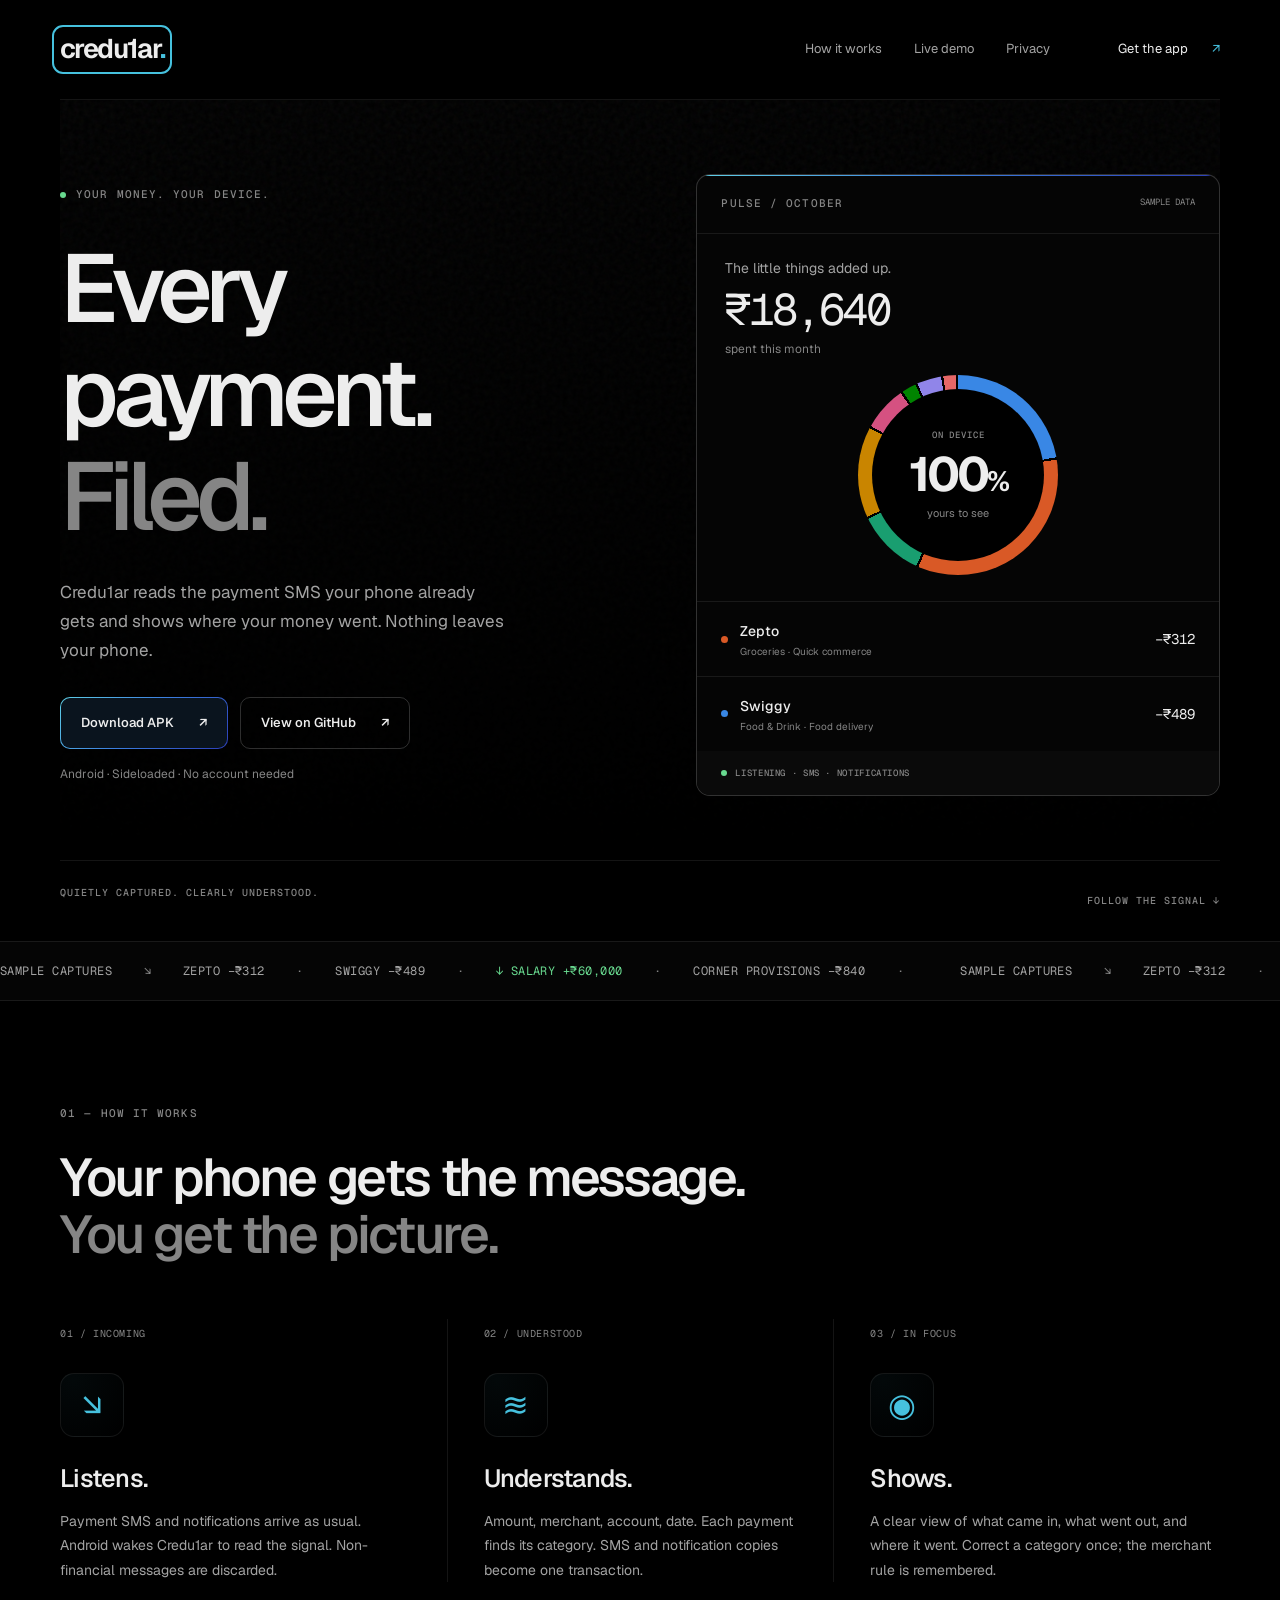
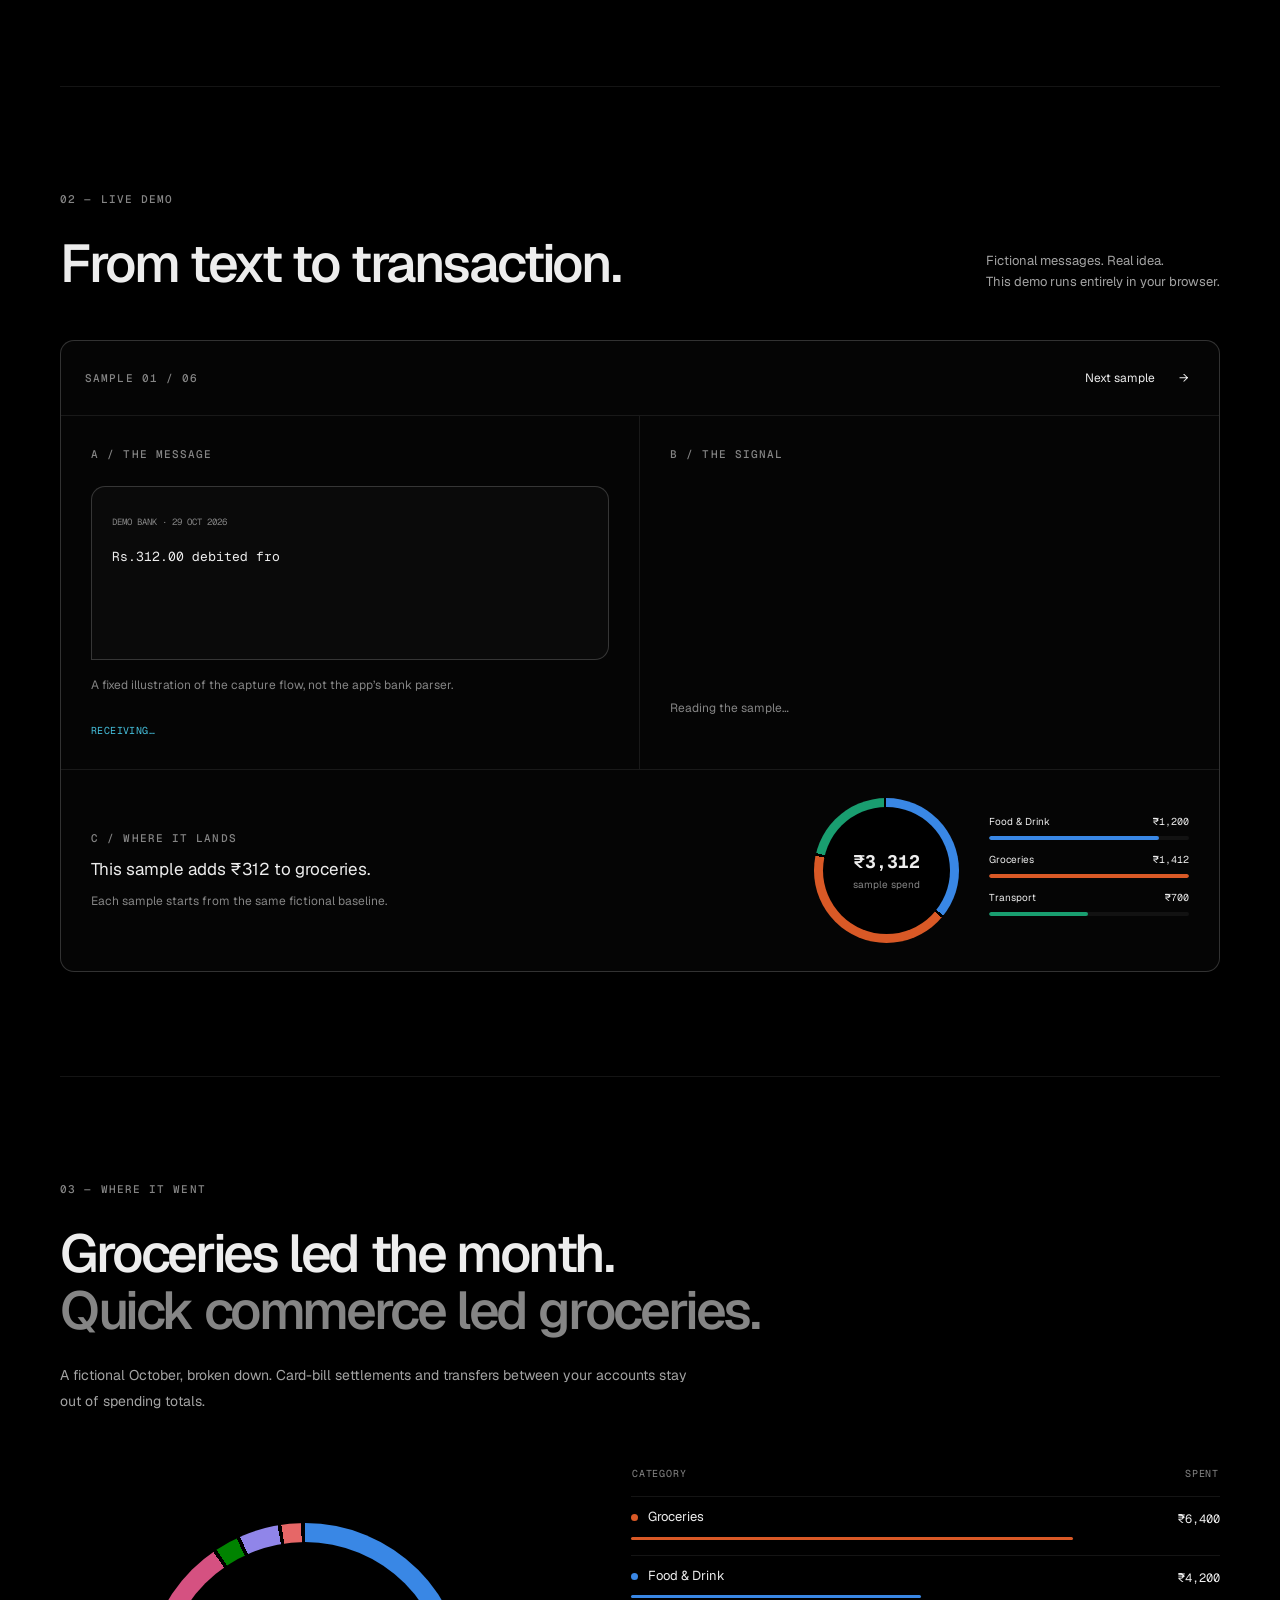
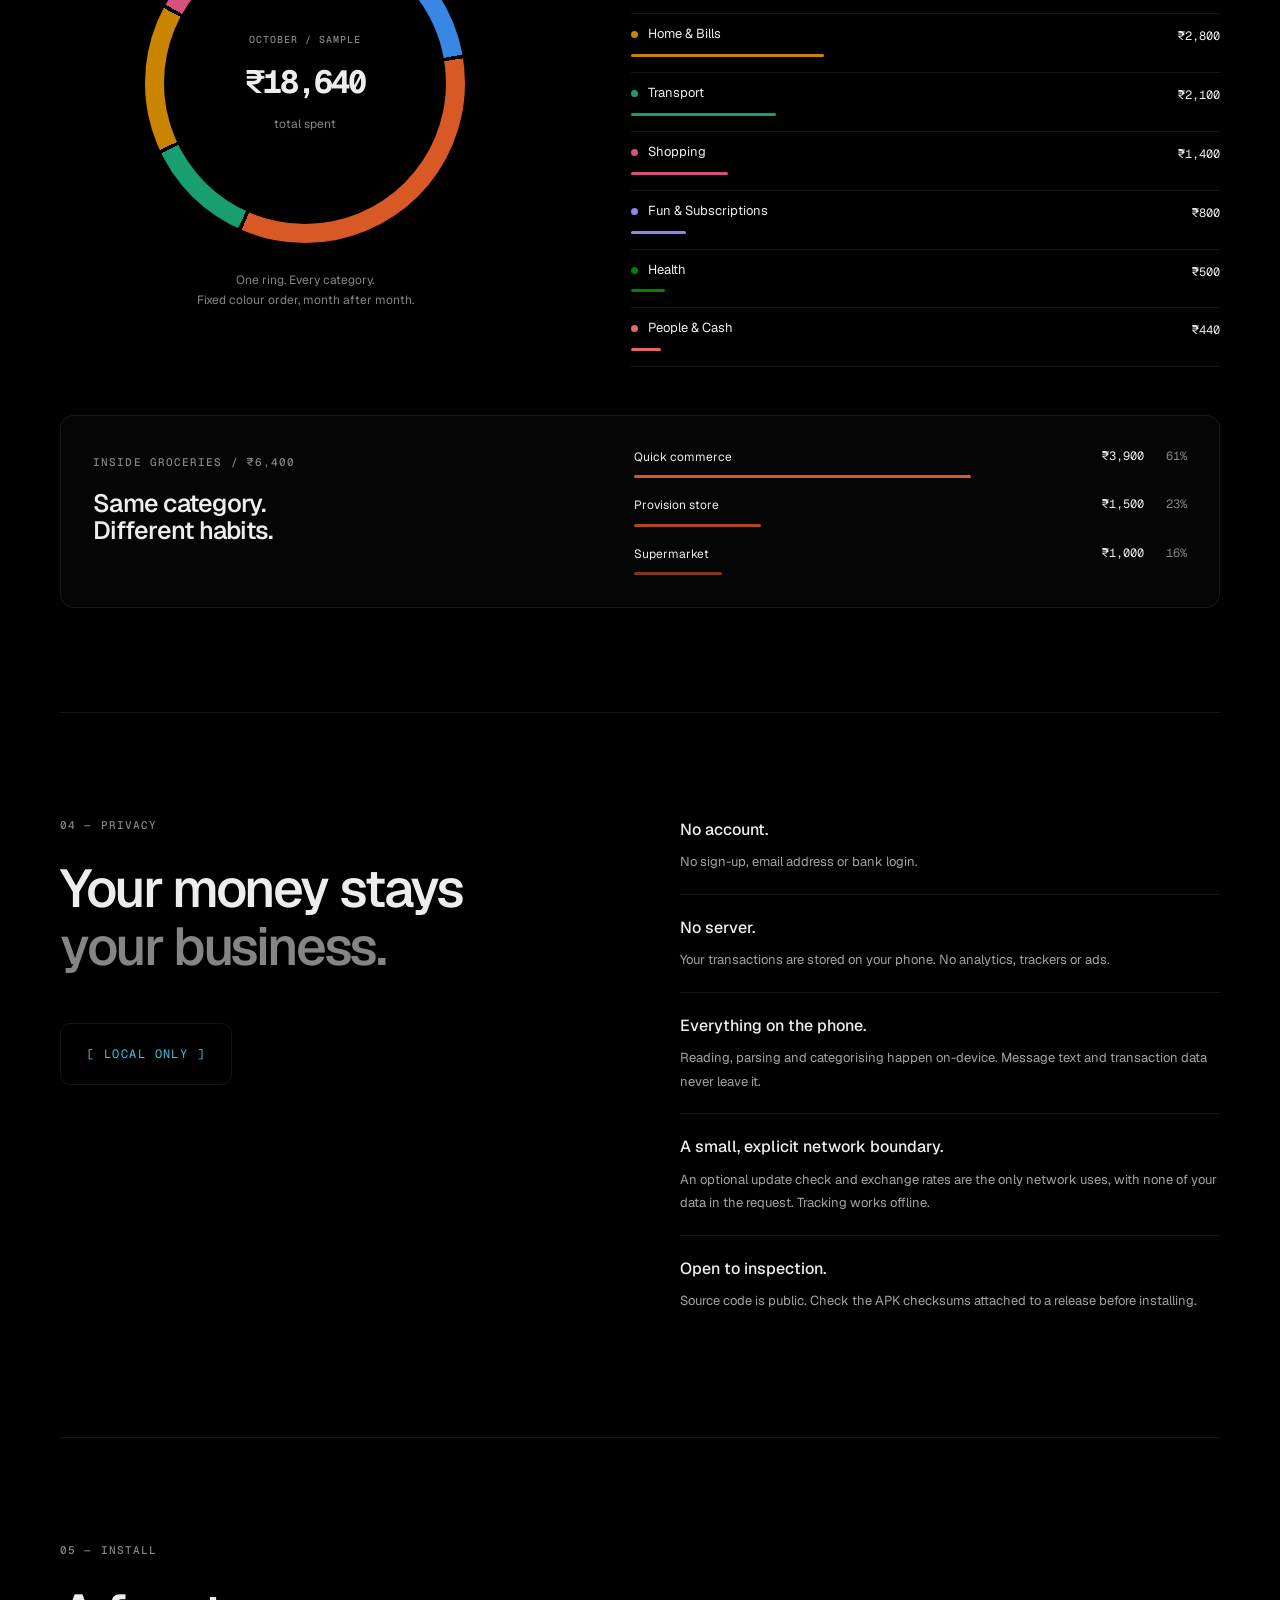
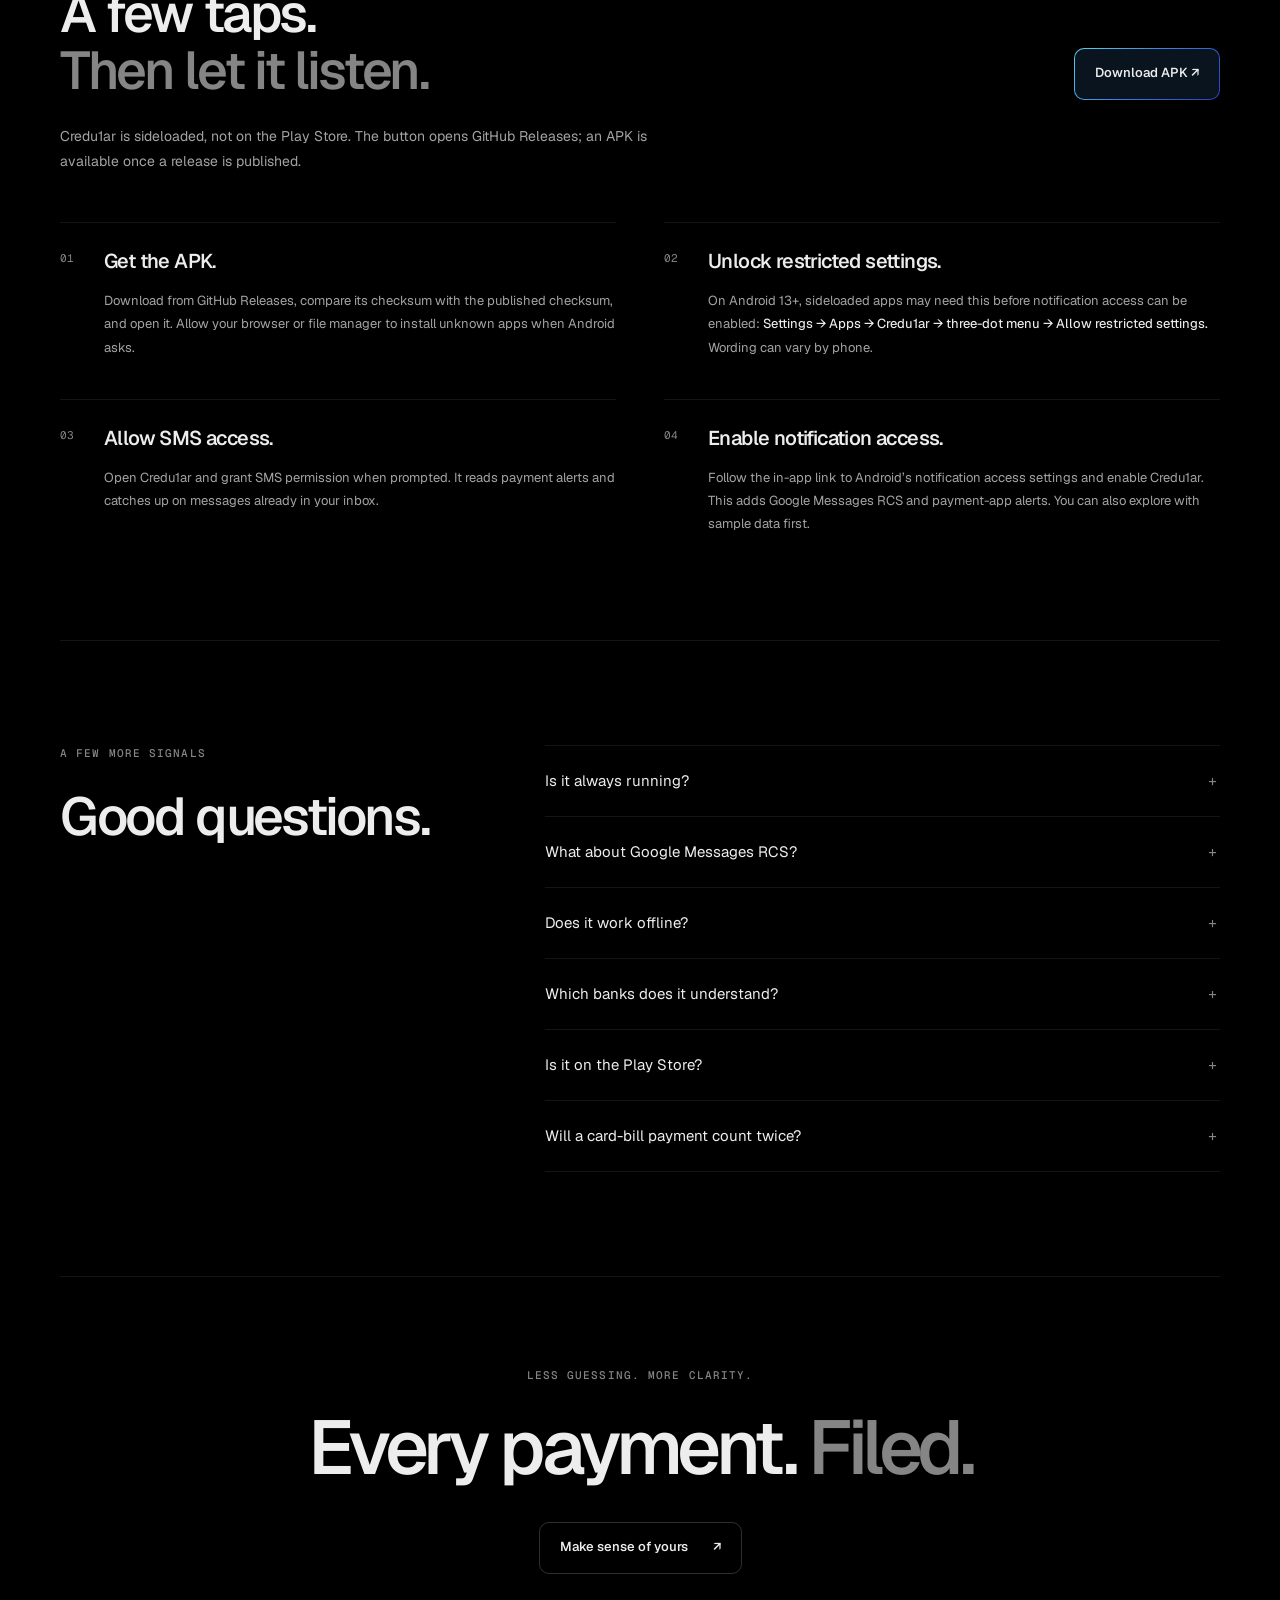
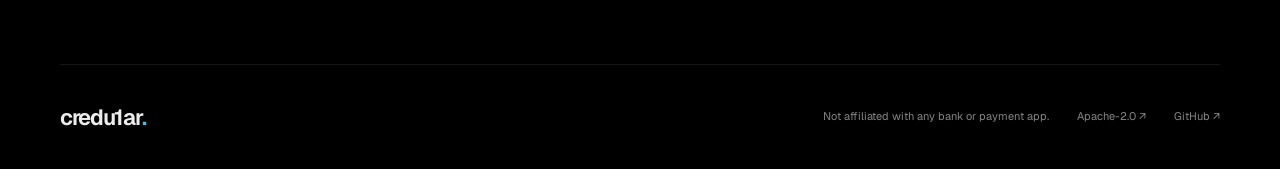
==== site/index.html @ 358b8d09 "Build private static Credu1ar landing page and local SMS demo" ====
<!doctype html>
<html lang="en">
<head>
  <meta charset="utf-8">
  <meta name="viewport" content="width=device-width, initial-scale=1">
  <meta name="theme-color" content="#000000">
  <meta name="description" content="Every payment. Filed. Credu1ar is an on-device Android expense tracker. No account, no server. Your money stays your business.">
  <title>Credu1ar — Every payment. Filed.</title>
  <link rel="icon" href="favicon.svg" type="image/svg+xml">
  <link rel="preload" href="fonts/Geist-Variable.woff2" as="font" type="font/woff2" crossorigin>
  <link rel="stylesheet" href="styles.css">
  <script src="main.js" defer></script>
</head>
<body>
<a class="skip" href="#main">Skip to content</a>
<div class="loader" id="loader" hidden role="dialog" aria-modal="true" aria-label="Opening Credu1ar">
  <span class="wordmark">credu1ar<span class="brand-dot">.</span></span>
  <div class="loader-number" aria-hidden="true">000</div>
  <div class="loader-bottom"><span class="eyebrow">A LITTLE CLARITY, COMING IN</span><button id="skip-intro" type="button">Skip intro ↗</button></div>
</div>
<header class="nav wrap">
  <a class="wordmark" href="#" aria-label="Credu1ar home">credu1ar<span class="brand-dot">.</span></a>
  <nav aria-label="Main navigation"><a href="#how">How it works</a><a href="#demo">Live demo</a><a href="#privacy">Privacy</a></nav>
  <a class="nav-install" href="#install">Get the app <span aria-hidden="true">↗</span></a>
</header>
<main id="main">
<section class="hero wrap" aria-labelledby="hero-title" data-motion>
  <div class="grain" aria-hidden="true"></div>
  <div class="hero-copy">
    <div class="eyebrow intro-label"><span class="live-dot" aria-hidden="true"></span> YOUR MONEY. YOUR DEVICE.</div>
    <h1 id="hero-title">Every payment.<br><span class="muted">Filed.</span></h1>
    <p class="hero-promise">Credu1ar reads the payment SMS your phone already gets and shows where your money went. Nothing leaves your phone.</p>
    <div class="actions"><a class="button primary" href="https://github.com/Chiragjjjks/Credu1ar/releases/latest">Download APK <span aria-hidden="true">↗</span></a><a class="button" href="https://github.com/Chiragjjjks/Credu1ar">View on GitHub <span aria-hidden="true">↗</span></a></div>
    <p class="small">Android · Sideloaded · No account needed</p>
  </div>
  <div class="pulse" aria-label="Illustrative Pulse screen with fictional spending">
    <div class="panel-top"><span class="eyebrow">PULSE / OCTOBER</span><span class="small mono">SAMPLE DATA</span></div>
    <p class="pulse-headline">The little things added up.</p>
    <div class="pulse-total mono">₹18,640<span>spent this month</span></div>
    <div class="hero-chart"><div class="ring hero-ring" role="img" aria-label="Fictional spending by category. Full amounts appear in Where it went."><div><span class="eyebrow">ON DEVICE</span><strong>100<span>%</span></strong><span class="small">yours to see</span></div></div><div class="signal-lines" aria-hidden="true"><i></i><i></i><i></i><i></i><i></i><i></i><i></i><i></i><i></i><i></i><i></i><i></i><i></i><i></i><i></i><i></i></div></div>
    <div class="capture-row"><span class="category-dot groceries"></span><div><strong>Zepto</strong><small>Groceries · Quick commerce</small></div><span class="mono">−₹312</span></div>
    <div class="capture-row"><span class="category-dot food"></span><div><strong>Swiggy</strong><small>Food &amp; Drink · Food delivery</small></div><span class="mono">−₹489</span></div>
    <div class="pulse-foot eyebrow"><span class="live-dot" aria-hidden="true"></span> LISTENING · SMS · NOTIFICATIONS</div>
  </div>
  <div class="hero-bottom eyebrow"><span>QUIETLY CAPTURED. CLEARLY UNDERSTOOD.</span><a href="#how">FOLLOW THE SIGNAL ↓</a></div>
</section>
<div class="ticker" data-motion aria-label="Fictional captures: Zepto minus 312 rupees, Swiggy minus 489 rupees, salary plus 60,000 rupees. All sample data."><div class="ticker-track" aria-hidden="true"><span>SAMPLE CAPTURES <b>↘</b> ZEPTO −₹312 <b>·</b> SWIGGY −₹489 <b>·</b> <em>↓ SALARY +₹60,000</em> <b>·</b> CORNER PROVISIONS −₹840 <b>·</b> </span><span>SAMPLE CAPTURES <b>↘</b> ZEPTO −₹312 <b>·</b> SWIGGY −₹489 <b>·</b> <em>↓ SALARY +₹60,000</em> <b>·</b> CORNER PROVISIONS −₹840 <b>·</b> </span></div></div>
<section class="section wrap" id="how" aria-labelledby="how-title">
  <p class="eyebrow" data-reveal>01 — HOW IT WORKS</p>
  <h2 id="how-title" data-reveal>Your phone gets the message.<br><span class="muted">You get the picture.</span></h2>
  <div class="steps">
    <article data-reveal><span class="step-number mono">01 / INCOMING</span><div class="step-icon" aria-hidden="true">↘</div><h3>Listens.</h3><p>Payment SMS and notifications arrive as usual. Android wakes Credu1ar to read the signal. Non-financial messages are discarded.</p></article>
    <article data-reveal><span class="step-number mono">02 / UNDERSTOOD</span><div class="step-icon" aria-hidden="true">≋</div><h3>Understands.</h3><p>Amount, merchant, account, date. Each payment finds its category. SMS and notification copies become one transaction.</p></article>
    <article data-reveal><span class="step-number mono">03 / IN FOCUS</span><div class="step-icon" aria-hidden="true">◉</div><h3>Shows.</h3><p>A clear view of what came in, what went out, and where it went. Correct a category once; the merchant rule is remembered.</p></article>
  </div>
</section>
<section class="section wrap" id="demo" aria-labelledby="demo-title" data-motion>
  <div class="section-heading" data-reveal><div><p class="eyebrow">02 — LIVE DEMO</p><h2 id="demo-title">From text to transaction.</h2></div><p>Fictional messages. Real idea.<br>This demo runs entirely in your browser.</p></div>
  <div class="demo-panel" data-reveal>
    <div class="demo-top"><span class="eyebrow" id="sample-index">SAMPLE 01 / 06</span><button id="next-sample" type="button">Next sample <span aria-hidden="true">→</span></button></div>
    <div class="demo-grid">
      <div class="message-stage"><p class="eyebrow">A / THE MESSAGE</p><div class="sms"><span class="small mono">DEMO BANK · 29 OCT 2026</span><p id="sms-text">Rs.312.00 debited from A/c XX1234 on 29-10-26 to VPA zepto@axisbank.</p></div><p class="small demo-explainer">A fixed illustration of the capture flow, not the app’s bank parser.</p><div class="trace mono" id="trace" aria-hidden="true">RECEIVED → PARSED → FILED</div></div>
      <div class="result-stage"><p class="eyebrow">B / THE SIGNAL</p><dl class="fields"><div><dt>Amount</dt><dd id="field-amount">−₹312</dd></div><div><dt>Merchant</dt><dd id="field-merchant">Zepto</dd></div><div><dt>Account tail</dt><dd id="field-account">••1234</dd></div><div><dt>Date</dt><dd id="field-date">29 Oct 2026</dd></div></dl><div class="demo-row capture-row" id="demo-row"><span class="category-dot groceries" id="demo-dot"></span><div><strong id="row-merchant">Zepto</strong><small id="row-category">Groceries · Quick commerce</small></div><span class="mono" id="row-amount">−₹312</span></div><p class="small" id="sample-note">Included in spending.</p></div>
    </div>
    <div class="demo-summary"><div><p class="eyebrow">C / WHERE IT LANDS</p><p id="demo-headline">This sample adds ₹312 to groceries.</p><p class="small">Each sample starts from the same fictional baseline.</p></div><div class="ring demo-ring" id="demo-ring" role="img" aria-label="Demo spending categories"><div><strong class="mono" id="demo-total">₹3,312</strong><span class="small">sample spend</span></div></div><div class="demo-bars" id="demo-bars"></div></div>
    <p class="sr-only" id="demo-announcement" role="status" aria-live="polite"></p>
  </div>
  <noscript><p>The page works without JavaScript. Enable it to cycle through the six fictional demo messages.</p></noscript>
</section>
<section class="section wrap" id="where" aria-labelledby="where-title">
  <p class="eyebrow" data-reveal>03 — WHERE IT WENT</p><h2 id="where-title" data-reveal>Groceries led the month.<br><span class="muted">Quick commerce led groceries.</span></h2><p class="section-intro">A fictional October, broken down. Card-bill settlements and transfers between your accounts stay out of spending totals.</p>
  <div class="breakdown" data-reveal><div class="overview"><div class="ring overview-ring" role="img" aria-label="October sample spending, 18,640 rupees. Segments follow fixed category order; the adjacent table lists every value."><div><span class="eyebrow">OCTOBER / SAMPLE</span><strong class="mono">₹18,640</strong><span class="small">total spent</span></div></div><p class="small">One ring. Every category.<br>Fixed colour order, month after month.</p></div>
  <div><table class="category-table"><caption class="sr-only">Fictional October spending, ranked by amount</caption><thead><tr><th scope="col">Category</th><th scope="col">Spent</th></tr></thead><tbody>
    <tr style="--category:#D95926;--bar:100%"><th scope="row"><span class="category-dot"></span>Groceries<span class="bar"></span></th><td>₹6,400</td></tr>
    <tr style="--category:#3987E5;--bar:65.625%"><th scope="row"><span class="category-dot"></span>Food &amp; Drink<span class="bar"></span></th><td>₹4,200</td></tr>
    <tr style="--category:#C98500;--bar:43.75%"><th scope="row"><span class="category-dot"></span>Home &amp; Bills<span class="bar"></span></th><td>₹2,800</td></tr>
    <tr style="--category:#199E70;--bar:32.8125%"><th scope="row"><span class="category-dot"></span>Transport<span class="bar"></span></th><td>₹2,100</td></tr>
    <tr style="--category:#D55181;--bar:21.875%"><th scope="row"><span class="category-dot"></span>Shopping<span class="bar"></span></th><td>₹1,400</td></tr>
    <tr style="--category:#9085E9;--bar:12.5%"><th scope="row"><span class="category-dot"></span>Fun &amp; Subscriptions<span class="bar"></span></th><td>₹800</td></tr>
    <tr style="--category:#008300;--bar:7.8125%"><th scope="row"><span class="category-dot"></span>Health<span class="bar"></span></th><td>₹500</td></tr>
    <tr style="--category:#E66767;--bar:6.875%"><th scope="row"><span class="category-dot"></span>People &amp; Cash<span class="bar"></span></th><td>₹440</td></tr>
  </tbody></table></div></div>
  <div class="grocery-split" data-reveal><div><span class="eyebrow">INSIDE GROCERIES / ₹6,400</span><h3>Same category.<br>Different habits.</h3></div><dl><div><dt>Quick commerce</dt><dd>₹3,900 <span>61%</span></dd><i style="--bar:61%" aria-hidden="true"></i></div><div><dt>Provision store</dt><dd>₹1,500 <span>23%</span></dd><i style="--bar:23%" aria-hidden="true"></i></div><div><dt>Supermarket</dt><dd>₹1,000 <span>16%</span></dd><i style="--bar:16%" aria-hidden="true"></i></div></dl></div>
</section>
<section class="section wrap privacy" id="privacy" aria-labelledby="privacy-title"><div data-reveal><p class="eyebrow">04 — PRIVACY</p><h2 id="privacy-title">Your money stays<br><span class="muted">your business.</span></h2><div class="privacy-mark" aria-hidden="true">[ LOCAL ONLY ]</div></div><ul data-reveal><li><strong>No account.</strong><span>No sign-up, email address or bank login.</span></li><li><strong>No server.</strong><span>Your transactions are stored on your phone. No analytics, trackers or ads.</span></li><li><strong>Everything on the phone.</strong><span>Reading, parsing and categorising happen on-device. Message text and transaction data never leave it.</span></li><li><strong>A small, explicit network boundary.</strong><span>An optional update check and exchange rates are the only network uses, with none of your data in the request. Tracking works offline.</span></li><li><strong>Open to inspection.</strong><span>Source code is public. Check the APK checksums attached to a release before installing.</span></li></ul></section>
<section class="section wrap" id="install" aria-labelledby="install-title"><p class="eyebrow" data-reveal>05 — INSTALL</p><div class="section-heading" data-reveal><h2 id="install-title">A few taps.<br><span class="muted">Then let it listen.</span></h2><a class="button primary" href="https://github.com/Chiragjjjks/Credu1ar/releases/latest">Download APK ↗</a></div><p class="section-intro">Credu1ar is sideloaded, not on the Play Store. The button opens GitHub Releases; an APK is available once a release is published.</p><ol class="install-steps"><li data-reveal><h3>Get the APK.</h3><p>Download from GitHub Releases, compare its checksum with the published checksum, and open it. Allow your browser or file manager to install unknown apps when Android asks.</p></li><li data-reveal><h3>Unlock restricted settings.</h3><p>On Android 13+, sideloaded apps may need this before notification access can be enabled: <strong>Settings → Apps → Credu1ar → three-dot menu → Allow restricted settings.</strong> Wording can vary by phone.</p></li><li data-reveal><h3>Allow SMS access.</h3><p>Open Credu1ar and grant SMS permission when prompted. It reads payment alerts and catches up on messages already in your inbox.</p></li><li data-reveal><h3>Enable notification access.</h3><p>Follow the in-app link to Android’s notification access settings and enable Credu1ar. This adds Google Messages RCS and payment-app alerts. You can also explore with sample data first.</p></li></ol></section>
<section class="section wrap faq" aria-labelledby="faq-title"><div data-reveal><p class="eyebrow">A FEW MORE SIGNALS</p><h2 id="faq-title">Good questions.</h2></div><div data-reveal>
<details><summary>Is it always running?</summary><p>No foreground service or permanent notification. Android wakes the app for incoming SMS and notification events. A catch-up scan on wake checks for missed SMS. Phone battery settings can affect capture; Diagnostics helps you check it.</p></details>
<details><summary>What about Google Messages RCS?</summary><p>RCS messages are not SMS, so they use the notification path. Enable notification access and let Google Messages show notification text. Hidden or truncated text can limit what Credu1ar can read.</p></details>
<details><summary>Does it work offline?</summary><p>Yes. Capturing messages, parsing, categorising and viewing spending all work offline. Update checks and exchange rates need a connection.</p></details>
<details><summary>Which banks does it understand?</summary><p>It uses bank-format rules and a generic fallback for financial messages. Coverage depends on the message format, not just the bank name. Financial messages it cannot confidently parse go to Needs review. There is no promise of support for every bank or alert.</p></details>
<details><summary>Is it on the Play Store?</summary><p>No. Credu1ar is a personal Android app distributed as a sideloaded APK through GitHub Releases.</p></details>
<details><summary>Will a card-bill payment count twice?</summary><p>Card-bill settlements, self transfers and investments are tagged as not spending and excluded from spend totals. The live demo includes a fictional card settlement so you can see the distinction.</p></details>
</div></section>
<div class="closing wrap" data-reveal><p class="eyebrow">LESS GUESSING. MORE CLARITY.</p><p>Every payment.<span class="muted"> Filed.</span></p><a class="button" href="#install">Make sense of yours <span aria-hidden="true">↗</span></a></div>
</main>
<footer class="wrap"><a class="wordmark" href="#">credu1ar<span class="brand-dot">.</span></a><p>Not affiliated with any bank or payment app.</p><a href="https://github.com/Chiragjjjks/Credu1ar/blob/main/LICENSE">Apache-2.0 ↗</a><a href="https://github.com/Chiragjjjks/Credu1ar">GitHub ↗</a></footer>
</body>
</html>
---- site/styles.css ----
@font-face{font-family:Geist;src:url('fonts/Geist-Variable.woff2') format('woff2');font-weight:100 900;font-display:swap}@font-face{font-family:'Geist Mono';src:url('fonts/GeistMono-Variable.woff2') format('woff2');font-weight:100 900;font-display:swap}
:root{color-scheme:dark;--ink:#ededed;--mid:#a3a3a3;--dim:#858585;--line:#ffffff14;--line-hot:#ffffff2e;--panel:#050505;--lift:#0a0a0a;--cyan:#46c1de;--in:#68d98f;--brand:linear-gradient(135deg,#5fd0e6,#3b7fe0 48%,#2c3fb8);--ease:cubic-bezier(.16,1,.3,1);--food:#3987e5;--groceries:#d95926;--transport:#199e70;--home:#c98500;--shopping:#d55181;--health:#008300;--fun:#9085e9;--people:#e66767;--static-ring:conic-gradient(var(--food) 0% 22.15%,#000 22.15% 22.53%,var(--groceries) 22.53% 56.48%,#000 56.48% 56.87%,var(--transport) 56.87% 67.75%,#000 67.75% 68.13%,var(--home) 68.13% 82.77%,#000 82.77% 83.15%,var(--shopping) 83.15% 90.28%,#000 90.28% 90.67%,var(--health) 90.67% 92.97%,#000 92.97% 93.35%,var(--fun) 93.35% 97.26%,#000 97.26% 97.64%,var(--people) 97.64% 99.62%,#000 99.62% 100%)}
*{box-sizing:border-box}html{scroll-behavior:smooth;scroll-padding-top:28px}body{margin:0;background:#000;color:var(--ink);font:16px/1.6 Geist,Arial,sans-serif}a{color:inherit;text-decoration:none}button{font:inherit;color:inherit;cursor:pointer}button,a,summary{-webkit-tap-highlight-color:transparent}button{background:none;border:0}a:hover,button:hover,summary:hover{color:#fff}a:focus-visible,button:focus-visible,summary:focus-visible{outline:2px solid var(--cyan);outline-offset:6px;border-radius:3px}::selection{background:#244873;color:#fff}h1,h2,h3,p{margin:0}h1,h2,h3{line-height:1.08;font-weight:550}h1{font-size:clamp(64px,7.5vw,104px);letter-spacing:-.065em}h2{font-size:clamp(34px,4.15vw,58px);letter-spacing:-.045em}h3{font-size:25px;letter-spacing:-.03em}.wrap{width:min(1160px,calc(100% - 80px));margin-inline:auto}.mono,.eyebrow,.small.mono{font-family:'Geist Mono',monospace;font-variant-numeric:tabular-nums}.eyebrow{font-size:11px;letter-spacing:.1em;color:var(--dim);line-height:1.6;font-weight:500}.muted{color:var(--dim)}.small{font-size:12px;color:var(--dim);line-height:1.6}.sr-only{position:absolute;width:1px;height:1px;margin:-1px;padding:0;border:0;overflow:hidden;clip-path:inset(50%);white-space:nowrap}.skip{position:fixed;top:10px;left:20px;padding:12px 20px;background:var(--ink);color:#000;z-index:20;transform:translateY(-150%)}.skip:focus{transform:none}.wordmark{font-weight:650;letter-spacing:-.06em;font-size:27px;line-height:1.2}.brand-dot{color:var(--cyan)}.nav{height:100px;display:flex;align-items:center;gap:36px;border-bottom:1px solid var(--line)}.nav nav{display:flex;gap:32px;margin-left:auto;font-size:13px;color:var(--mid)}.nav-install{font-size:13px;min-height:48px;display:flex;align-items:center;gap:24px;margin-left:32px}.nav-install span{color:var(--cyan)}.hero{position:relative;display:grid;grid-template-columns:1.12fr 1fr;gap:50px;align-items:center;padding-top:74px;padding-bottom:0}.hero-copy{position:relative;z-index:1}.intro-label{display:flex;align-items:center;gap:10px;margin-bottom:34px}.live-dot{display:inline-block;width:6px;height:6px;border-radius:50%;background:var(--in);flex-shrink:0;animation:breathe 2.8s ease-in-out infinite;animation-play-state:paused}.is-visible .live-dot{animation-play-state:running}@keyframes breathe{50%{opacity:.4;box-shadow:0 0 0 5px #68d98f0d}}.hero-promise{font-size:17px;line-height:1.7;color:var(--mid);max-width:450px;margin-top:30px}.actions{display:flex;flex-wrap:wrap;gap:12px;margin:32px 0 16px}.button{display:inline-flex;align-items:center;justify-content:center;gap:25px;border:1px solid var(--line-hot);border-radius:10px;padding:14px 20px;min-height:52px;font-size:13px;font-weight:550;transition:border-color .12s,background .12s}.button:hover{border-color:var(--cyan);background:#0a0a0a}.button.primary{position:relative;border-color:transparent;background:linear-gradient(#0a141e,#0a141e) padding-box,var(--brand) border-box}.button.primary:hover{background:linear-gradient(#11263a,#11263a) padding-box,var(--brand) border-box}.hero-bottom{grid-column:1/-1;display:flex;justify-content:space-between;border-top:1px solid var(--line);padding:24px 0;margin-top:14px;font-size:10px}.hero-bottom a{min-height:32px;display:flex;align-items:center}.grain{position:absolute;inset:0;pointer-events:none;opacity:.06;background-image:url("data:image/svg+xml,%3Csvg viewBox='0 0 180 180' xmlns='http://www.w3.org/2000/svg'%3E%3Cfilter id='n'%3E%3CfeTurbulence type='fractalNoise' baseFrequency='.9' numOctaves='3' stitchTiles='stitch'/%3E%3C/filter%3E%3Cpath filter='url(%23n)' opacity='.8' d='M0 0h180v180H0z'/%3E%3C/svg%3E");mask-image:linear-gradient(#000,transparent)}.pulse{position:relative;min-width:0;border:1px solid var(--line-hot);background:var(--panel);border-radius:14px;overflow:hidden}.pulse:before{content:'';position:absolute;inset:0 0 auto;height:1px;background:var(--brand)}.panel-top{display:flex;justify-content:space-between;padding:20px 24px;border-bottom:1px solid var(--line)}.panel-top .small{font-size:9px}.pulse-headline{padding:23px 28px 0;color:var(--mid);font-size:14px}.pulse-total{padding:0 28px;font-size:44px;letter-spacing:-.06em;line-height:1.4}.pulse-total>span{font-family:Geist,sans-serif;display:block;font-size:12px;letter-spacing:0;color:var(--dim)}.hero-chart{position:relative;padding:18px 0 26px;display:flex;justify-content:center;overflow:hidden}.ring{aspect-ratio:1;position:relative;border-radius:50%;background:var(--static-ring);display:grid;place-items:center;isolation:isolate}.ring:before{content:'';position:absolute;inset:14px;background:#000;border-radius:50%;z-index:-1}.ring>div{display:flex;flex-direction:column;align-items:center;text-align:center}.hero-ring{width:200px}.hero-ring strong{font-size:48px;letter-spacing:-.06em;line-height:1.3}.hero-ring strong span{font-size:28px}.hero-ring .eyebrow{font-size:9px}.hero-ring .small{font-size:11px}.signal-lines{position:absolute;bottom:32px;left:24px;right:24px;display:flex;justify-content:space-between;align-items:end;height:40px;z-index:-1}.signal-lines i{width:2px;background:var(--line-hot);height:25%}.signal-lines i:nth-child(3n){height:70%}.signal-lines i:nth-child(2n){height:40%}.capture-row{display:flex;align-items:center;gap:12px;padding:16px 24px;border-top:1px solid var(--line)}.capture-row div{flex:1;min-width:0}.capture-row strong{font-size:14px;font-weight:500}.capture-row small{display:block;color:var(--dim);font-size:10px}.capture-row>.mono{font-size:14px;white-space:nowrap}.category-dot{display:inline-block;width:7px;height:7px;flex-shrink:0;border-radius:50%;background:var(--category)}.groceries{--category:var(--groceries)}.food{--category:var(--food)}.pulse-foot{display:flex;align-items:center;gap:8px;padding:15px 24px;background:var(--lift);font-size:9px;letter-spacing:.07em}.ticker{border-block:1px solid var(--line);overflow:hidden;background:var(--panel);padding:21px 0}.ticker-track{display:flex;width:max-content;font:12px 'Geist Mono',monospace;letter-spacing:.04em;color:var(--mid);animation:marquee 36s linear infinite;animation-play-state:paused}.ticker.is-visible .ticker-track{animation-play-state:running}.ticker-track span{padding-right:32px}.ticker b{font-weight:400;color:var(--dim);padding:0 24px}.ticker em{font-style:normal;color:var(--in)}@keyframes marquee{to{transform:translateX(-50%)}}.section{padding-block:104px;border-bottom:1px solid var(--line)}.section>.eyebrow,.section-heading .eyebrow,.privacy .eyebrow,.faq .eyebrow{margin-bottom:26px}.steps{display:grid;grid-template-columns:repeat(3,1fr);margin-top:56px}.steps article{padding:0 36px;border-left:1px solid var(--line)}.steps article:first-child{padding-left:0;border:0}.steps article:last-child{padding-right:0}.step-number{color:var(--dim);font-size:10px;letter-spacing:.06em}.step-icon{width:64px;height:64px;display:grid;place-items:center;margin:28px 0;color:var(--cyan);font-size:32px;border:1px solid var(--line);border-radius:14px;background:radial-gradient(at 20% 10%,#46c1de0b,transparent)}.steps p{color:var(--mid);font-size:14px;margin-top:17px;line-height:1.75}.section-heading{display:flex;justify-content:space-between;gap:30px;align-items:end}.section-heading>p{font-size:13px;color:var(--mid)}.demo-panel{margin-top:48px;border:1px solid var(--line-hot);border-radius:14px;background:var(--panel);overflow:hidden}.demo-top{padding:13px 24px;display:flex;align-items:center;justify-content:space-between;border-bottom:1px solid var(--line)}.demo-top button{min-height:48px;font-size:12px;display:flex;align-items:center;gap:24px}.demo-grid{display:grid;grid-template-columns:1fr 1fr}.message-stage,.result-stage{padding:30px;min-width:0}.message-stage{border-right:1px solid var(--line)}.sms{margin-top:22px;border:1px solid var(--line-hot);border-radius:14px 14px 14px 0;background:var(--lift);padding:20px;min-height:174px}.sms .small{font-size:9px}.sms p{font:13px/1.8 'Geist Mono',monospace;margin-top:12px;overflow-wrap:anywhere;min-height:72px}.demo-explainer{margin-top:16px}.trace{font-size:10px;color:var(--cyan);margin-top:28px;letter-spacing:.04em}.fields{display:grid;grid-template-columns:1fr 1fr;gap:24px;margin:23px 0 27px}.fields div{min-width:0}.fields dt{font-size:11px;color:var(--dim);margin-bottom:5px}.fields dd{font:13px/1.5 'Geist Mono',monospace;margin:0;overflow-wrap:anywhere}.demo-row{padding:17px 0;min-height:74px}.demo-row strong{font-size:13px}.demo-row small{font-size:10px}.demo-summary{border-top:1px solid var(--line);padding:28px 30px;display:grid;grid-template-columns:1fr 145px 200px;align-items:center;gap:30px}.demo-summary>div>p:nth-child(2){font-size:17px;line-height:1.4;margin:10px 0}.demo-ring{width:145px;background:conic-gradient(var(--food) 0 38%,#000 38% 38.5%,var(--groceries) 38.5% 78%,#000 78% 78.5%,var(--transport) 78.5% 99.5%,#000 99.5%)}.demo-ring:before{inset:9px}.demo-ring strong{font-size:18px}.demo-ring .small{font-size:10px}.demo-bars>div{margin-bottom:12px}.demo-bar-label{display:flex;justify-content:space-between;gap:10px;font-size:10px;margin-bottom:6px}.demo-bar-label strong{font-weight:400;font-family:'Geist Mono',monospace}.meter{height:4px;background:#ffffff0d;border-radius:4px;overflow:hidden}.meter i{display:block;height:100%;width:var(--bar);background:var(--category);border-radius:4px}.section-intro{font-size:14px;color:var(--mid);max-width:640px;line-height:1.8;margin-top:24px}.breakdown{display:grid;grid-template-columns:1fr 1.2fr;gap:80px;align-items:center;margin-top:52px}.overview{text-align:center}.overview-ring{width:min(100%,320px);margin:0 auto 28px}.overview-ring:before{inset:19px}.overview-ring strong{font-size:32px;letter-spacing:-.06em;margin:8px 0}.overview-ring .eyebrow{font-size:10px}.category-table{border-collapse:collapse;width:100%;font-size:13px;text-align:left}.category-table thead{font:10px 'Geist Mono',monospace;text-transform:uppercase;letter-spacing:.08em;color:var(--dim)}.category-table thead th{font-weight:400;padding-bottom:16px}.category-table td,.category-table th{border-bottom:1px solid var(--line)}.category-table td{text-align:right;vertical-align:top;white-space:nowrap;font:12px 'Geist Mono',monospace;padding:14px 0 22px 16px}.category-table th[scope=row]{padding:10px 0 15px;font-weight:400;position:relative;width:75%}.category-table .category-dot{margin-right:10px}.category-table .bar{display:block;height:3px;margin-top:9px;width:var(--bar);background:var(--category);border-radius:4px}.category-table thead th:last-child{text-align:right}.grocery-split{display:grid;grid-template-columns:1fr 1.2fr;gap:80px;background:var(--panel);border:1px solid var(--line);border-radius:14px;padding:32px;margin-top:48px}.grocery-split h3{margin-top:16px}.grocery-split dl{margin:0;display:flex;flex-direction:column;gap:18px}.grocery-split dl>div{display:grid;grid-template-columns:1fr auto}.grocery-split dt{font-size:12px}.grocery-split dd{font:12px 'Geist Mono',monospace;margin:0}.grocery-split dd span{color:var(--dim);padding-left:15px}.grocery-split i{grid-column:1/-1;background:var(--groceries);height:3px;width:var(--bar);margin-top:8px;border-radius:4px}.grocery-split dl>div:nth-child(2) i{opacity:.8}.grocery-split dl>div:nth-child(3) i{opacity:.6}.privacy{display:grid;grid-template-columns:1fr 1fr;gap:80px}.privacy-mark{font:12px 'Geist Mono',monospace;color:var(--cyan);letter-spacing:.12em;border:1px solid var(--line);border-radius:10px;padding:22px 26px;display:inline-block;margin-top:48px}.privacy ul{list-style:none;margin:0;padding:0}.privacy li{padding:20px 0;border-bottom:1px solid var(--line)}.privacy li:first-child{padding-top:0}.privacy li:last-child{border:0}.privacy strong{font-size:16px;font-weight:500}.privacy li span{display:block;font-size:13px;color:var(--mid);margin-top:8px;line-height:1.8}.install-steps{list-style:none;counter-reset:install;padding:0;margin:48px 0 0;display:grid;grid-template-columns:1fr 1fr;gap:40px 48px}.install-steps li{counter-increment:install;position:relative;border-top:1px solid var(--line);padding:28px 0 0 44px}.install-steps li:before{content:'0' counter(install);position:absolute;left:0;top:28px;font:11px 'Geist Mono',monospace;color:var(--dim)}.install-steps h3{font-size:20px}.install-steps p{font-size:13px;color:var(--mid);margin-top:16px;line-height:1.8}.install-steps strong{color:var(--ink);font-weight:450}.faq{display:grid;grid-template-columns:.75fr 1.25fr;gap:80px}.faq details{border-top:1px solid var(--line)}.faq details:last-child{border-bottom:1px solid var(--line)}.faq summary{cursor:pointer;list-style:none;position:relative;padding:23px 30px 23px 0;font-size:15px;min-height:64px}.faq summary::-webkit-details-marker{display:none}.faq summary:after{content:'+';position:absolute;right:3px;color:var(--dim);font-family:'Geist Mono',monospace}.faq details[open] summary:after{content:'−'}.faq details p{font-size:13px;color:var(--mid);padding:0 24px 24px 0;line-height:1.8}.closing{text-align:center;padding-block:90px}.closing>p:nth-child(2){font-size:clamp(38px,6vw,76px);font-weight:550;letter-spacing:-.06em;margin:20px 0 30px;line-height:1.15}footer{border-top:1px solid var(--line);display:flex;align-items:center;gap:28px;padding-block:28px;font-size:11px;color:var(--dim)}footer .wordmark{color:var(--ink);font-size:22px}footer p{margin-left:auto}footer>a{min-height:48px;display:flex;align-items:center}.loader{position:fixed;inset:0;background:#000;z-index:30;display:flex;flex-direction:column;justify-content:space-between;padding:40px;clip-path:inset(0);transition:clip-path .6s var(--ease)}.loader[hidden]{display:none}.loader.leaving{clip-path:inset(0 0 100% 0);pointer-events:none}.loader-number{font:clamp(100px,23vw,280px)/1 'Geist Mono',monospace;letter-spacing:-.09em;text-align:center}.loader-bottom{display:flex;align-items:center;justify-content:space-between;gap:20px}.loader-bottom button{min-height:48px;font-size:13px}.motion-ready [data-reveal]{opacity:0;transform:translateY(22px);transition:opacity .6s var(--ease),transform .6s var(--ease);transition-delay:var(--delay,0ms)}.motion-ready [data-reveal].revealed{opacity:1;transform:none}.tab-hidden *{animation-play-state:paused!important;transition:none!important}.section-paused *{animation-play-state:paused!important;transition:none!important}
@media(min-width:1440px){.hero{padding-top:100px}}
@media(max-width:1000px){.wrap{width:calc(100% - 56px)}.hero{gap:28px}.hero-promise{font-size:15px}.hero h1{font-size:72px}.nav{gap:20px}.nav nav{gap:20px}.nav-install{margin-left:0}.demo-summary{grid-template-columns:1fr 130px;gap:24px}.demo-bars{grid-column:1/-1;display:grid;grid-template-columns:repeat(3,1fr);gap:24px}.demo-ring{width:130px}.breakdown,.grocery-split,.privacy,.faq{gap:40px}.steps article{padding-inline:24px}.capture-row{padding-inline:18px}.pulse-foot{font-size:8px}.section{padding-block:80px}}
@media(max-width:700px){.wrap{width:calc(100% - 40px)}.nav{height:80px}.nav nav{display:none}.nav-install{margin-left:auto}.wordmark{font-size:25px}.hero{grid-template-columns:1fr;gap:40px;padding-top:52px}.hero h1{font-size:clamp(62px,12vw,84px)}.intro-label{margin-bottom:24px;font-size:10px}.hero-promise{font-size:15px;max-width:490px;margin-top:24px}.actions{margin-top:26px;gap:10px}.button{padding:14px 16px;gap:18px;font-size:12px}.pulse{width:min(100%,440px);justify-self:center}.hero-bottom{margin-top:0;font-size:8px;gap:20px;align-items:center}.hero-bottom>span{max-width:145px}.hero-bottom a{white-space:nowrap}.section{padding-block:64px}.section>.eyebrow,.section-heading .eyebrow,.privacy .eyebrow,.faq .eyebrow{margin-bottom:22px}.steps{grid-template-columns:1fr;margin-top:36px;gap:30px}.steps article,.steps article:first-child,.steps article:last-child{padding:24px 0 0;border:0;border-top:1px solid var(--line);display:grid;grid-template-columns:56px 1fr;column-gap:20px}.step-number{grid-column:1/-1}.step-icon{grid-row:2/4;margin:20px 0 0;width:52px;height:52px;font-size:26px}.steps h3{margin-top:23px}.steps p{font-size:13px;margin-top:12px}.section-heading{display:block}.section-heading>p{margin-top:22px}.demo-panel{margin-top:30px}.demo-top{padding:8px 20px}.demo-grid{grid-template-columns:1fr}.message-stage,.result-stage{padding:24px 20px}.message-stage{border-right:0;border-bottom:1px solid var(--line)}.sms{min-height:165px}.demo-explainer{font-size:11px}.trace{margin-top:20px;font-size:9px}.demo-summary{padding:24px 20px;grid-template-columns:1fr 108px;gap:20px}.demo-summary>div>p:nth-child(2){font-size:14px}.demo-summary>div>p.small{font-size:10px}.demo-ring{width:108px}.demo-ring strong{font-size:14px}.demo-ring .small{font-size:8px}.demo-bars{gap:14px;grid-template-columns:1fr}.demo-bars>div{margin:0}.demo-bar-label{font-size:11px}.breakdown{grid-template-columns:1fr;gap:36px;margin-top:36px}.overview-ring{width:270px}.category-table{font-size:12px}.category-table td{font-size:11px}.grocery-split{grid-template-columns:1fr;gap:28px;padding:24px 20px;margin-top:32px}.grocery-split h3 br{display:none}.grocery-split h3{font-size:22px}.grocery-split dd span{padding-left:7px}.privacy,.faq{grid-template-columns:1fr;gap:32px}.privacy-mark{margin-top:28px}.install-steps{grid-template-columns:1fr;gap:28px;margin-top:32px}.section-heading>.button{margin-top:24px}.faq summary{font-size:14px}.closing{padding-block:64px}footer{flex-wrap:wrap;gap:8px 24px;padding-block:20px}footer .wordmark{flex-basis:100%;min-height:40px}footer p{flex-basis:100%;margin:0 0 8px;font-size:10px}.loader{padding:24px}.loader-bottom{align-items:end}.loader-bottom .eyebrow{max-width:150px;font-size:9px}}
@media(prefers-reduced-motion:reduce){html{scroll-behavior:auto}*,*:before,*:after{animation:none!important;transition:none!important}.grain{display:none}.loader{display:none!important}.motion-ready [data-reveal]{opacity:1;transform:none}.ticker-track{transform:none}}
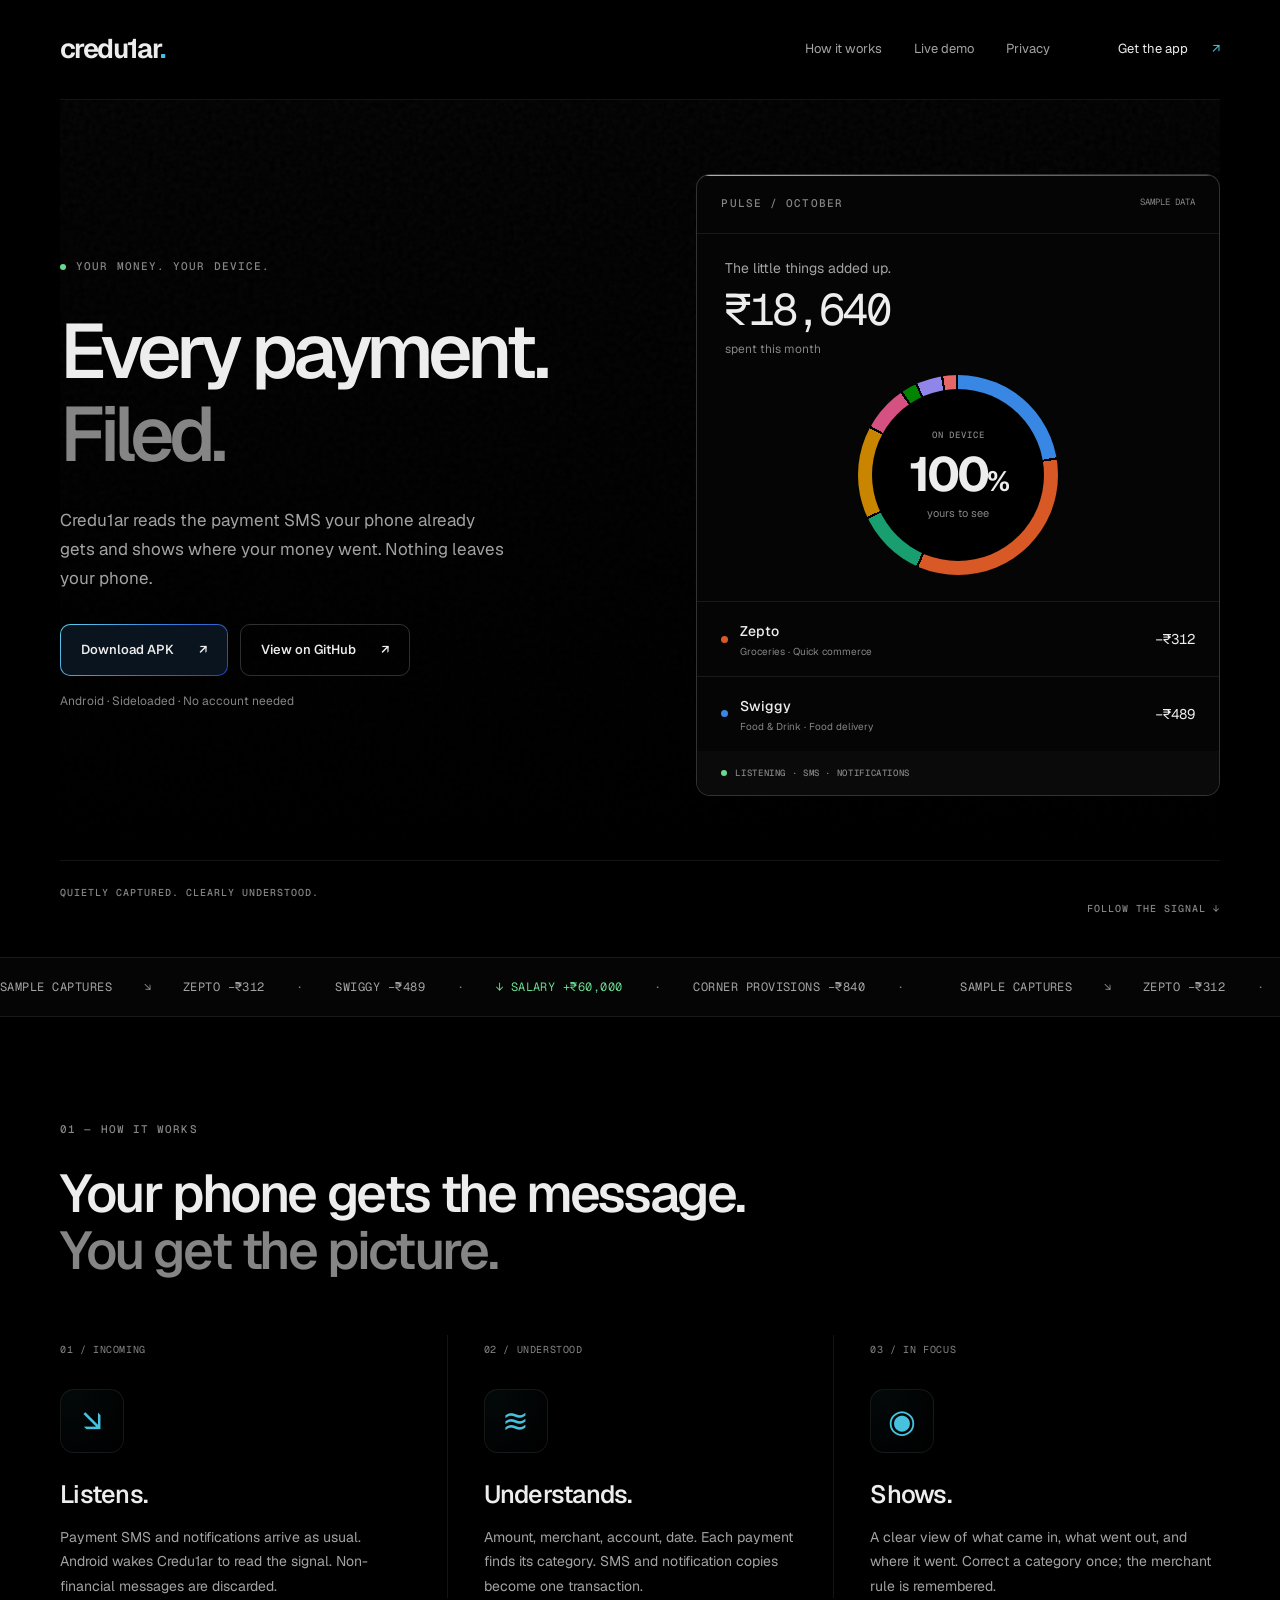
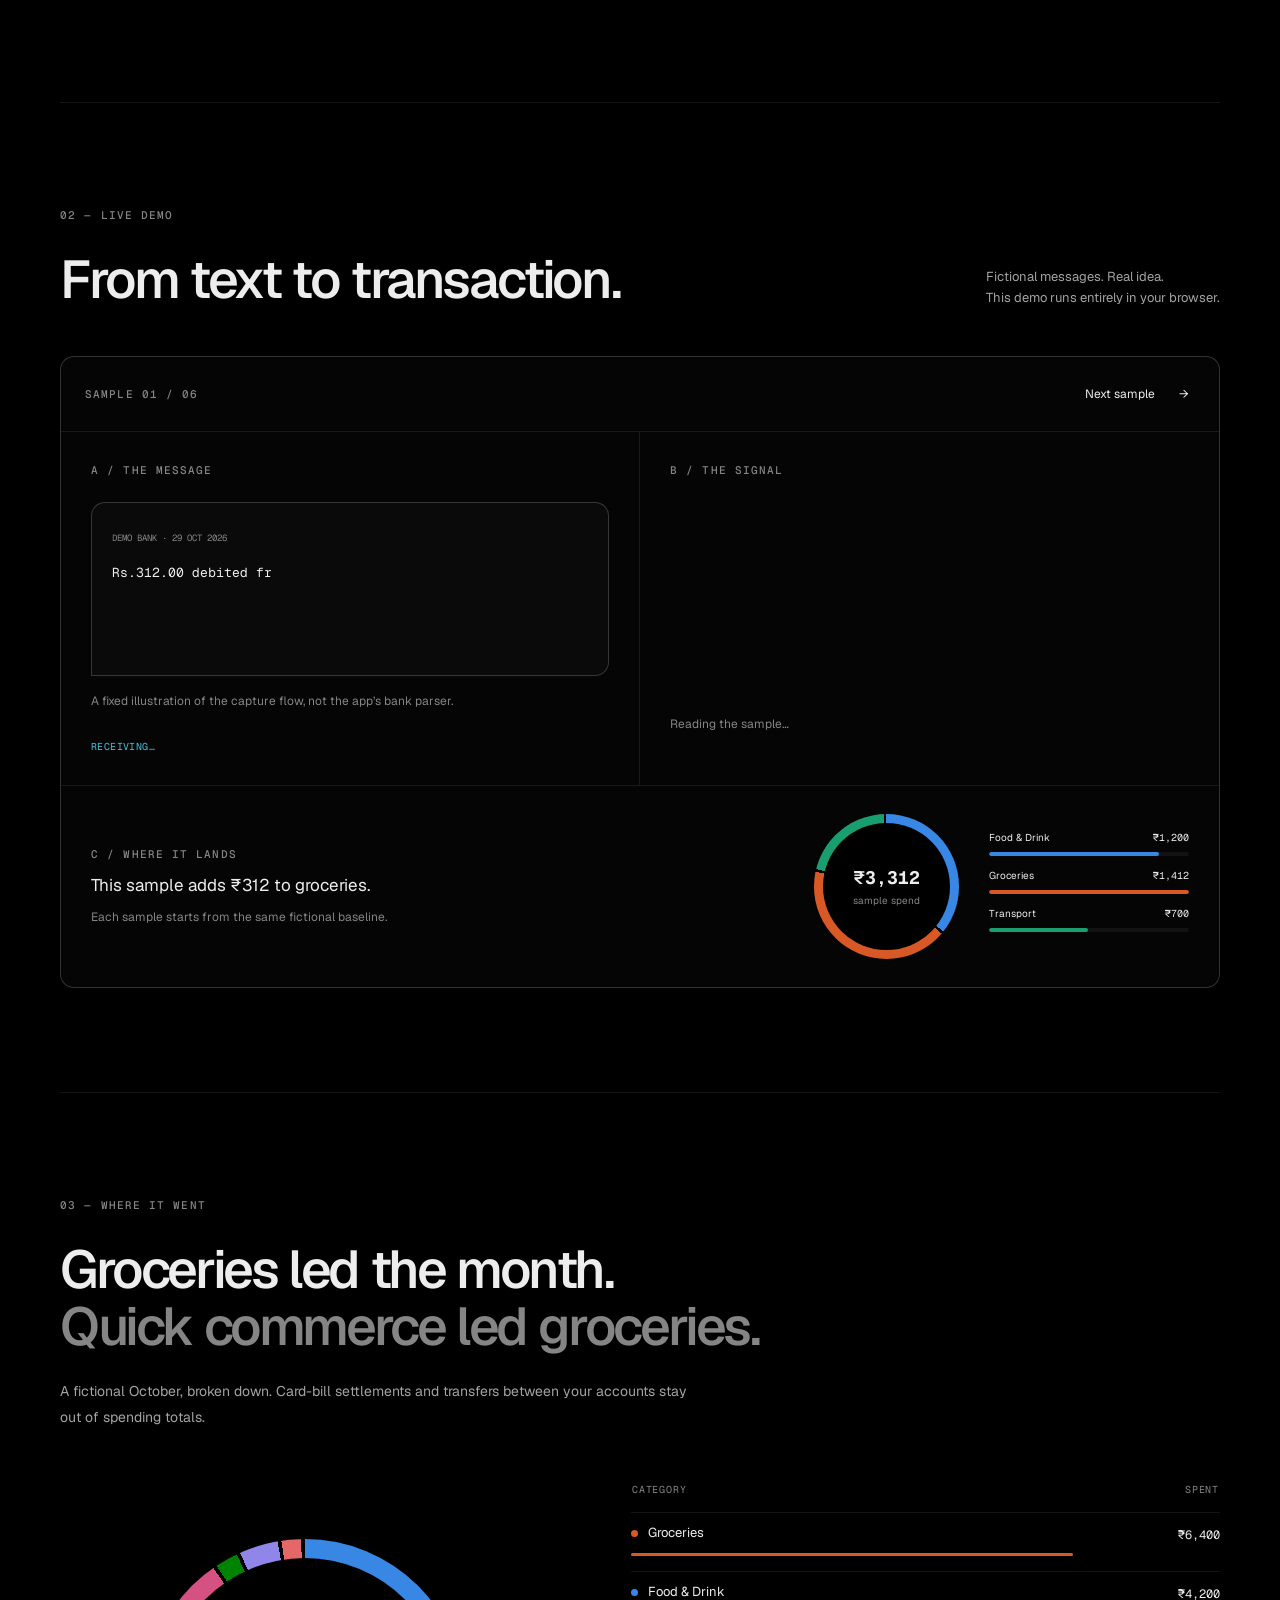
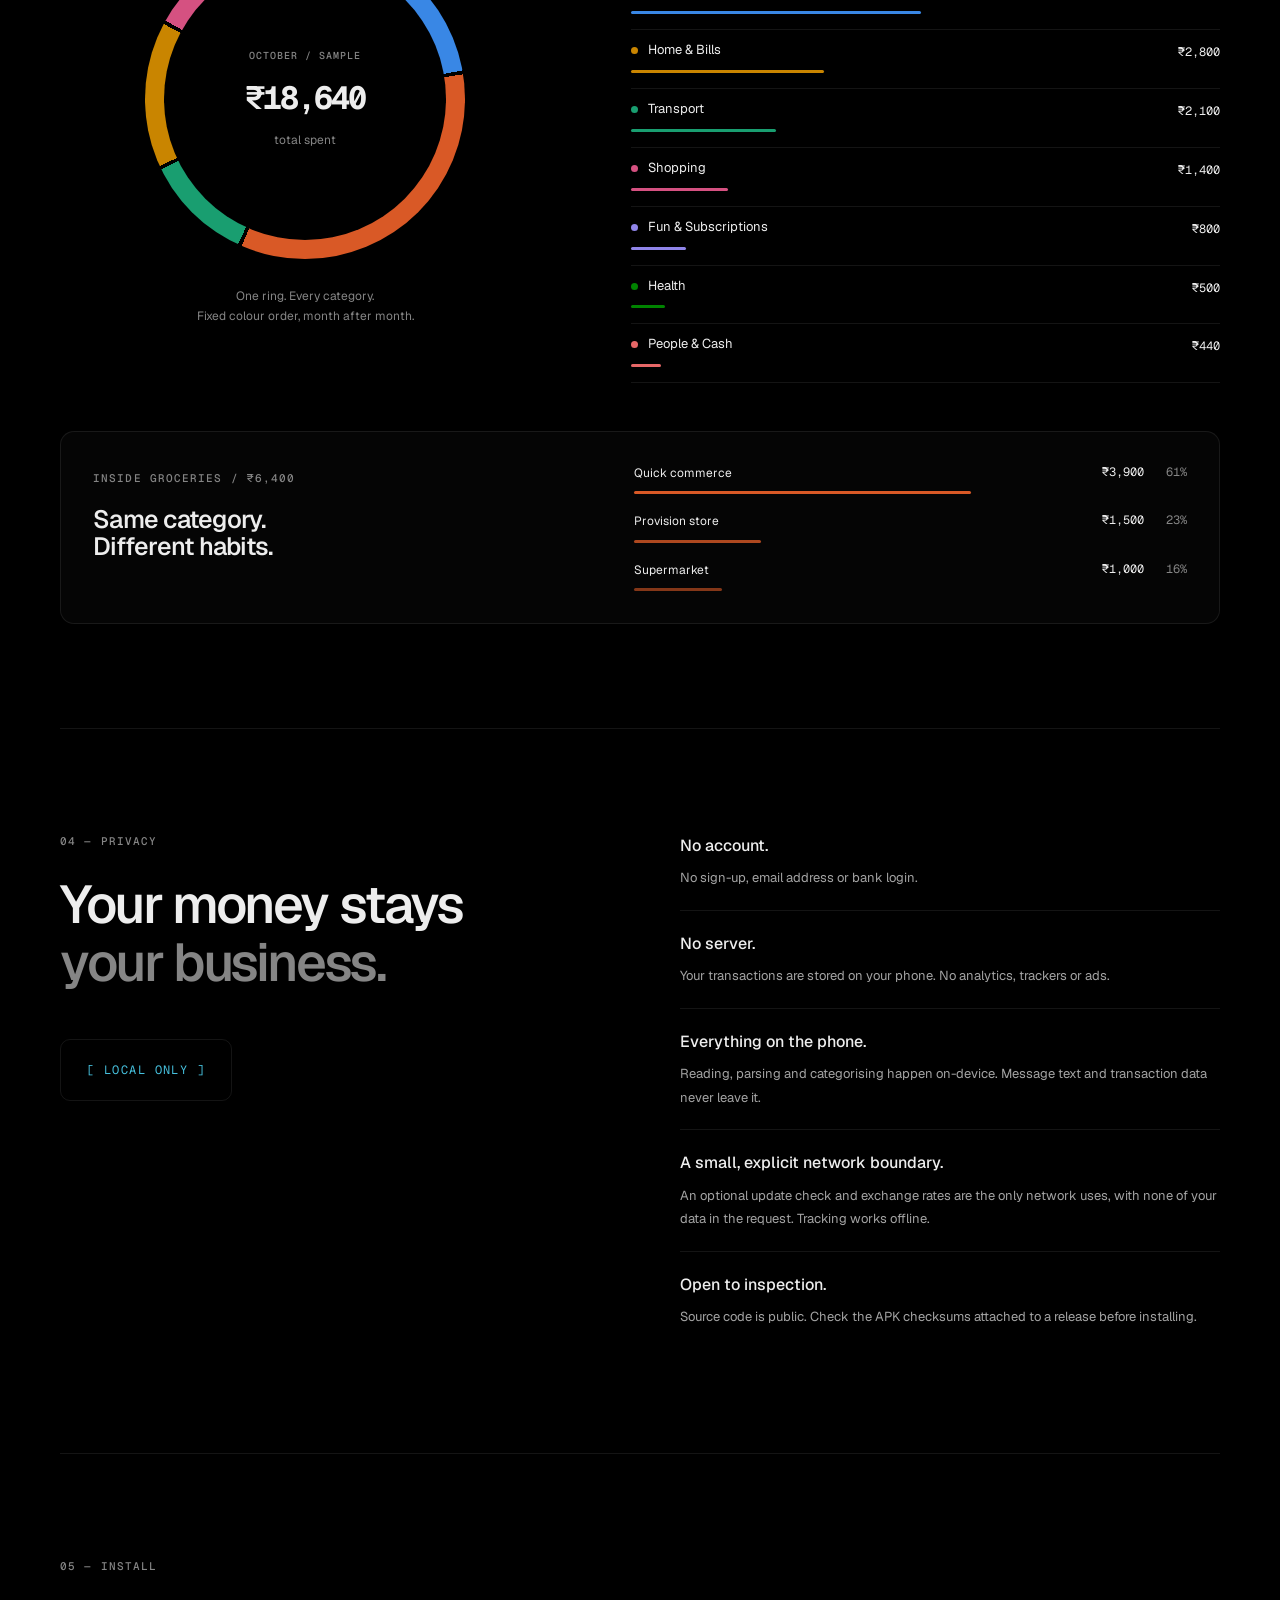
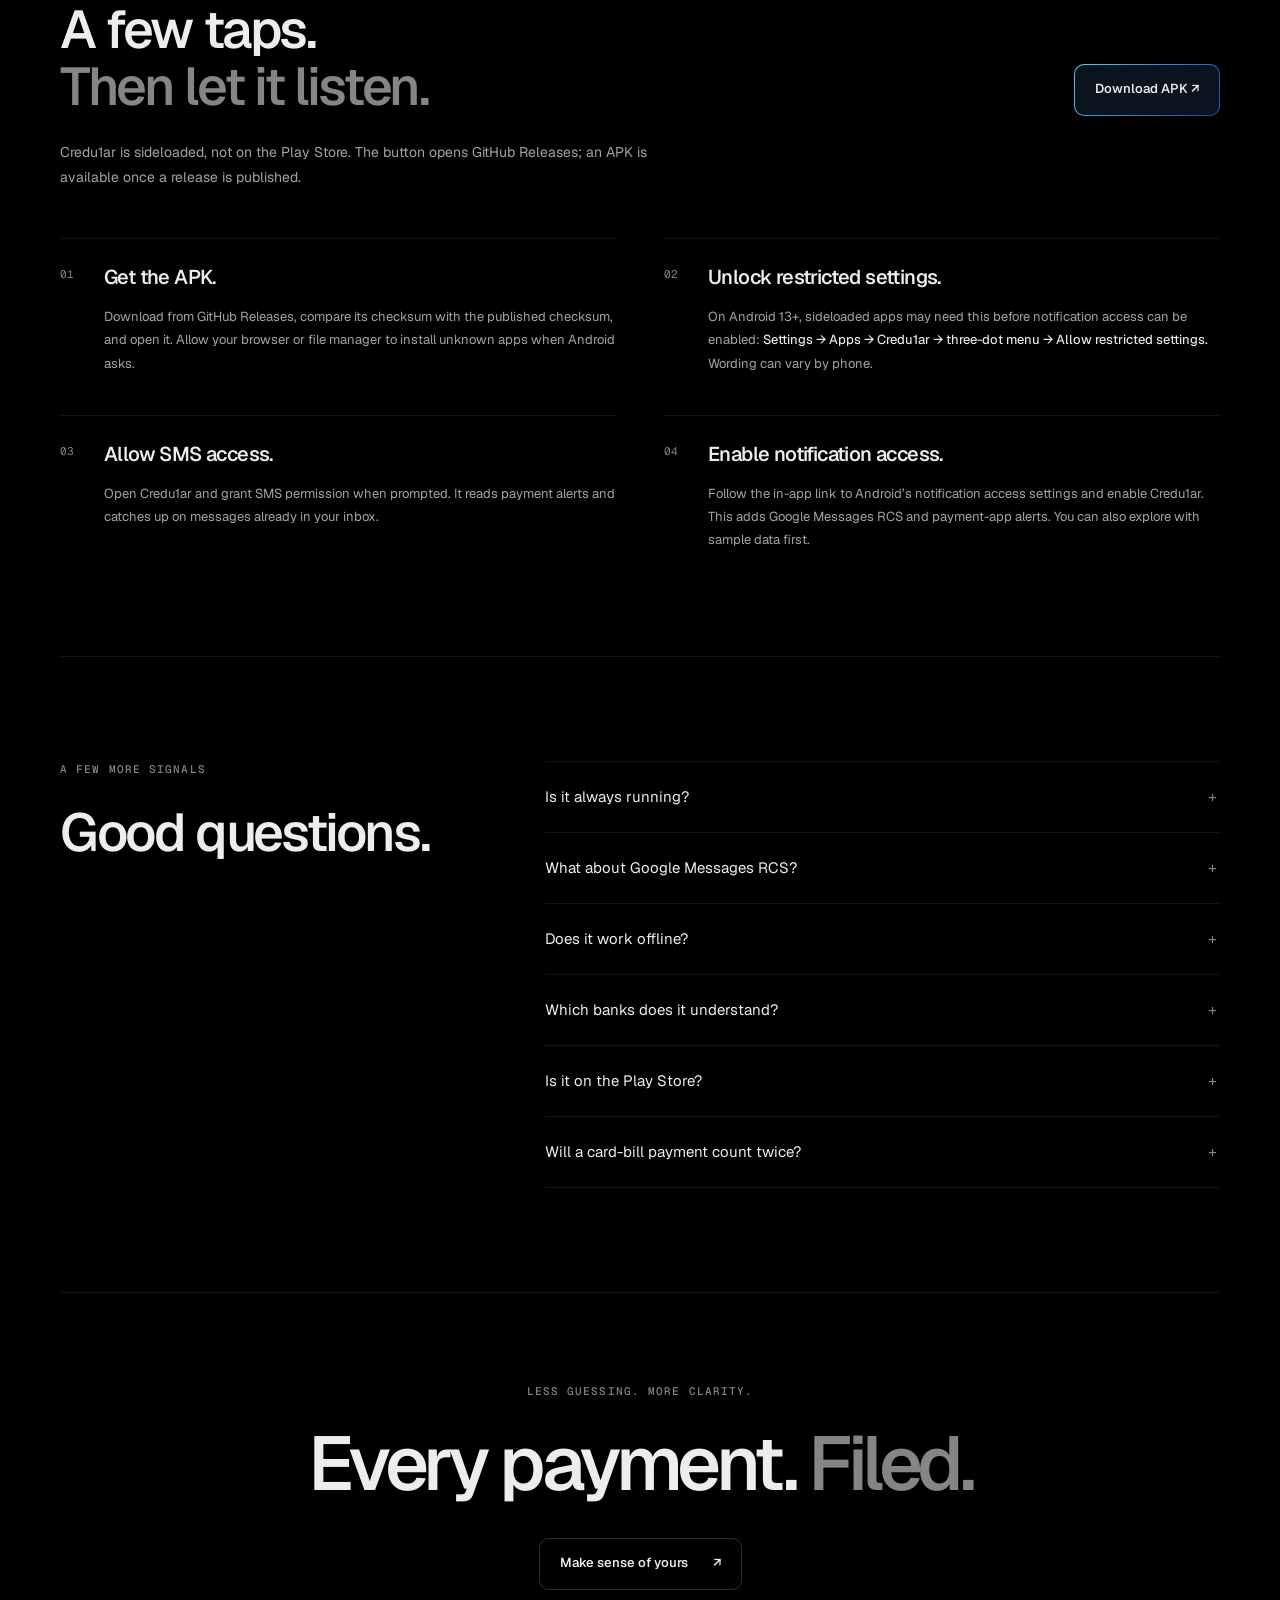
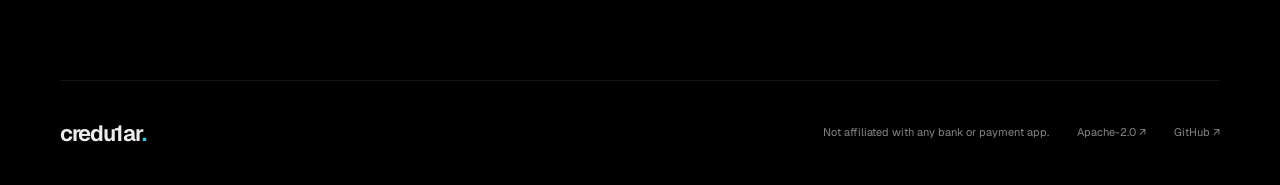
==== commit 3fbdb2c5: "Polish landing layout, focus behavior and verification notes" ====
--- a/site/index.html
+++ b/site/index.html
@@ -80,7 +80,7 @@
     <tr style="--category:#008300;--bar:7.8125%"><th scope="row"><span class="category-dot"></span>Health<span class="bar"></span></th><td>₹500</td></tr>
     <tr style="--category:#E66767;--bar:6.875%"><th scope="row"><span class="category-dot"></span>People &amp; Cash<span class="bar"></span></th><td>₹440</td></tr>
   </tbody></table></div></div>
-  <div class="grocery-split" data-reveal><div><span class="eyebrow">INSIDE GROCERIES / ₹6,400</span><h3>Same category.<br>Different habits.</h3></div><dl><div><dt>Quick commerce</dt><dd>₹3,900 <span>61%</span></dd><i style="--bar:61%" aria-hidden="true"></i></div><div><dt>Provision store</dt><dd>₹1,500 <span>23%</span></dd><i style="--bar:23%" aria-hidden="true"></i></div><div><dt>Supermarket</dt><dd>₹1,000 <span>16%</span></dd><i style="--bar:16%" aria-hidden="true"></i></div></dl></div>
+  <div class="grocery-split" data-reveal><div><span class="eyebrow">INSIDE GROCERIES / ₹6,400</span><h3>Same category.<br> Different habits.</h3></div><dl><div><dt>Quick commerce</dt><dd>₹3,900 <span>61%</span></dd><i style="--bar:61%" aria-hidden="true"></i></div><div><dt>Provision store</dt><dd>₹1,500 <span>23%</span></dd><i style="--bar:23%" aria-hidden="true"></i></div><div><dt>Supermarket</dt><dd>₹1,000 <span>16%</span></dd><i style="--bar:16%" aria-hidden="true"></i></div></dl></div>
 </section>
 <section class="section wrap privacy" id="privacy" aria-labelledby="privacy-title"><div data-reveal><p class="eyebrow">04 — PRIVACY</p><h2 id="privacy-title">Your money stays<br><span class="muted">your business.</span></h2><div class="privacy-mark" aria-hidden="true">[ LOCAL ONLY ]</div></div><ul data-reveal><li><strong>No account.</strong><span>No sign-up, email address or bank login.</span></li><li><strong>No server.</strong><span>Your transactions are stored on your phone. No analytics, trackers or ads.</span></li><li><strong>Everything on the phone.</strong><span>Reading, parsing and categorising happen on-device. Message text and transaction data never leave it.</span></li><li><strong>A small, explicit network boundary.</strong><span>An optional update check and exchange rates are the only network uses, with none of your data in the request. Tracking works offline.</span></li><li><strong>Open to inspection.</strong><span>Source code is public. Check the APK checksums attached to a release before installing.</span></li></ul></section>
 <section class="section wrap" id="install" aria-labelledby="install-title"><p class="eyebrow" data-reveal>05 — INSTALL</p><div class="section-heading" data-reveal><h2 id="install-title">A few taps.<br><span class="muted">Then let it listen.</span></h2><a class="button primary" href="https://github.com/Chiragjjjks/Credu1ar/releases/latest">Download APK ↗</a></div><p class="section-intro">Credu1ar is sideloaded, not on the Play Store. The button opens GitHub Releases; an APK is available once a release is published.</p><ol class="install-steps"><li data-reveal><h3>Get the APK.</h3><p>Download from GitHub Releases, compare its checksum with the published checksum, and open it. Allow your browser or file manager to install unknown apps when Android asks.</p></li><li data-reveal><h3>Unlock restricted settings.</h3><p>On Android 13+, sideloaded apps may need this before notification access can be enabled: <strong>Settings → Apps → Credu1ar → three-dot menu → Allow restricted settings.</strong> Wording can vary by phone.</p></li><li data-reveal><h3>Allow SMS access.</h3><p>Open Credu1ar and grant SMS permission when prompted. It reads payment alerts and catches up on messages already in your inbox.</p></li><li data-reveal><h3>Enable notification access.</h3><p>Follow the in-app link to Android’s notification access settings and enable Credu1ar. This adds Google Messages RCS and payment-app alerts. You can also explore with sample data first.</p></li></ol></section>
--- a/site/styles.css
+++ b/site/styles.css
@@ -1,6 +1,6 @@
 @font-face{font-family:Geist;src:url('fonts/Geist-Variable.woff2') format('woff2');font-weight:100 900;font-display:swap}@font-face{font-family:'Geist Mono';src:url('fonts/GeistMono-Variable.woff2') format('woff2');font-weight:100 900;font-display:swap}
 :root{color-scheme:dark;--ink:#ededed;--mid:#a3a3a3;--dim:#858585;--line:#ffffff14;--line-hot:#ffffff2e;--panel:#050505;--lift:#0a0a0a;--cyan:#46c1de;--in:#68d98f;--brand:linear-gradient(135deg,#5fd0e6,#3b7fe0 48%,#2c3fb8);--ease:cubic-bezier(.16,1,.3,1);--food:#3987e5;--groceries:#d95926;--transport:#199e70;--home:#c98500;--shopping:#d55181;--health:#008300;--fun:#9085e9;--people:#e66767;--static-ring:conic-gradient(var(--food) 0% 22.15%,#000 22.15% 22.53%,var(--groceries) 22.53% 56.48%,#000 56.48% 56.87%,var(--transport) 56.87% 67.75%,#000 67.75% 68.13%,var(--home) 68.13% 82.77%,#000 82.77% 83.15%,var(--shopping) 83.15% 90.28%,#000 90.28% 90.67%,var(--health) 90.67% 92.97%,#000 92.97% 93.35%,var(--fun) 93.35% 97.26%,#000 97.26% 97.64%,var(--people) 97.64% 99.62%,#000 99.62% 100%)}
-*{box-sizing:border-box}html{scroll-behavior:smooth;scroll-padding-top:28px}body{margin:0;background:#000;color:var(--ink);font:16px/1.6 Geist,Arial,sans-serif}a{color:inherit;text-decoration:none}button{font:inherit;color:inherit;cursor:pointer}button,a,summary{-webkit-tap-highlight-color:transparent}button{background:none;border:0}a:hover,button:hover,summary:hover{color:#fff}a:focus-visible,button:focus-visible,summary:focus-visible{outline:2px solid var(--cyan);outline-offset:6px;border-radius:3px}::selection{background:#244873;color:#fff}h1,h2,h3,p{margin:0}h1,h2,h3{line-height:1.08;font-weight:550}h1{font-size:clamp(64px,7.5vw,104px);letter-spacing:-.065em}h2{font-size:clamp(34px,4.15vw,58px);letter-spacing:-.045em}h3{font-size:25px;letter-spacing:-.03em}.wrap{width:min(1160px,calc(100% - 80px));margin-inline:auto}.mono,.eyebrow,.small.mono{font-family:'Geist Mono',monospace;font-variant-numeric:tabular-nums}.eyebrow{font-size:11px;letter-spacing:.1em;color:var(--dim);line-height:1.6;font-weight:500}.muted{color:var(--dim)}.small{font-size:12px;color:var(--dim);line-height:1.6}.sr-only{position:absolute;width:1px;height:1px;margin:-1px;padding:0;border:0;overflow:hidden;clip-path:inset(50%);white-space:nowrap}.skip{position:fixed;top:10px;left:20px;padding:12px 20px;background:var(--ink);color:#000;z-index:20;transform:translateY(-150%)}.skip:focus{transform:none}.wordmark{font-weight:650;letter-spacing:-.06em;font-size:27px;line-height:1.2}.brand-dot{color:var(--cyan)}.nav{height:100px;display:flex;align-items:center;gap:36px;border-bottom:1px solid var(--line)}.nav nav{display:flex;gap:32px;margin-left:auto;font-size:13px;color:var(--mid)}.nav-install{font-size:13px;min-height:48px;display:flex;align-items:center;gap:24px;margin-left:32px}.nav-install span{color:var(--cyan)}.hero{position:relative;display:grid;grid-template-columns:1.12fr 1fr;gap:50px;align-items:center;padding-top:74px;padding-bottom:0}.hero-copy{position:relative;z-index:1}.intro-label{display:flex;align-items:center;gap:10px;margin-bottom:34px}.live-dot{display:inline-block;width:6px;height:6px;border-radius:50%;background:var(--in);flex-shrink:0;animation:breathe 2.8s ease-in-out infinite;animation-play-state:paused}.is-visible .live-dot{animation-play-state:running}@keyframes breathe{50%{opacity:.4;box-shadow:0 0 0 5px #68d98f0d}}.hero-promise{font-size:17px;line-height:1.7;color:var(--mid);max-width:450px;margin-top:30px}.actions{display:flex;flex-wrap:wrap;gap:12px;margin:32px 0 16px}.button{display:inline-flex;align-items:center;justify-content:center;gap:25px;border:1px solid var(--line-hot);border-radius:10px;padding:14px 20px;min-height:52px;font-size:13px;font-weight:550;transition:border-color .12s,background .12s}.button:hover{border-color:var(--cyan);background:#0a0a0a}.button.primary{position:relative;border-color:transparent;background:linear-gradient(#0a141e,#0a141e) padding-box,var(--brand) border-box}.button.primary:hover{background:linear-gradient(#11263a,#11263a) padding-box,var(--brand) border-box}.hero-bottom{grid-column:1/-1;display:flex;justify-content:space-between;border-top:1px solid var(--line);padding:24px 0;margin-top:14px;font-size:10px}.hero-bottom a{min-height:32px;display:flex;align-items:center}.grain{position:absolute;inset:0;pointer-events:none;opacity:.06;background-image:url("data:image/svg+xml,%3Csvg viewBox='0 0 180 180' xmlns='http://www.w3.org/2000/svg'%3E%3Cfilter id='n'%3E%3CfeTurbulence type='fractalNoise' baseFrequency='.9' numOctaves='3' stitchTiles='stitch'/%3E%3C/filter%3E%3Cpath filter='url(%23n)' opacity='.8' d='M0 0h180v180H0z'/%3E%3C/svg%3E");mask-image:linear-gradient(#000,transparent)}.pulse{position:relative;min-width:0;border:1px solid var(--line-hot);background:var(--panel);border-radius:14px;overflow:hidden}.pulse:before{content:'';position:absolute;inset:0 0 auto;height:1px;background:var(--brand)}.panel-top{display:flex;justify-content:space-between;padding:20px 24px;border-bottom:1px solid var(--line)}.panel-top .small{font-size:9px}.pulse-headline{padding:23px 28px 0;color:var(--mid);font-size:14px}.pulse-total{padding:0 28px;font-size:44px;letter-spacing:-.06em;line-height:1.4}.pulse-total>span{font-family:Geist,sans-serif;display:block;font-size:12px;letter-spacing:0;color:var(--dim)}.hero-chart{position:relative;padding:18px 0 26px;display:flex;justify-content:center;overflow:hidden}.ring{aspect-ratio:1;position:relative;border-radius:50%;background:var(--static-ring);display:grid;place-items:center;isolation:isolate}.ring:before{content:'';position:absolute;inset:14px;background:#000;border-radius:50%;z-index:-1}.ring>div{display:flex;flex-direction:column;align-items:center;text-align:center}.hero-ring{width:200px}.hero-ring strong{font-size:48px;letter-spacing:-.06em;line-height:1.3}.hero-ring strong span{font-size:28px}.hero-ring .eyebrow{font-size:9px}.hero-ring .small{font-size:11px}.signal-lines{position:absolute;bottom:32px;left:24px;right:24px;display:flex;justify-content:space-between;align-items:end;height:40px;z-index:-1}.signal-lines i{width:2px;background:var(--line-hot);height:25%}.signal-lines i:nth-child(3n){height:70%}.signal-lines i:nth-child(2n){height:40%}.capture-row{display:flex;align-items:center;gap:12px;padding:16px 24px;border-top:1px solid var(--line)}.capture-row div{flex:1;min-width:0}.capture-row strong{font-size:14px;font-weight:500}.capture-row small{display:block;color:var(--dim);font-size:10px}.capture-row>.mono{font-size:14px;white-space:nowrap}.category-dot{display:inline-block;width:7px;height:7px;flex-shrink:0;border-radius:50%;background:var(--category)}.groceries{--category:var(--groceries)}.food{--category:var(--food)}.pulse-foot{display:flex;align-items:center;gap:8px;padding:15px 24px;background:var(--lift);font-size:9px;letter-spacing:.07em}.ticker{border-block:1px solid var(--line);overflow:hidden;background:var(--panel);padding:21px 0}.ticker-track{display:flex;width:max-content;font:12px 'Geist Mono',monospace;letter-spacing:.04em;color:var(--mid);animation:marquee 36s linear infinite;animation-play-state:paused}.ticker.is-visible .ticker-track{animation-play-state:running}.ticker-track span{padding-right:32px}.ticker b{font-weight:400;color:var(--dim);padding:0 24px}.ticker em{font-style:normal;color:var(--in)}@keyframes marquee{to{transform:translateX(-50%)}}.section{padding-block:104px;border-bottom:1px solid var(--line)}.section>.eyebrow,.section-heading .eyebrow,.privacy .eyebrow,.faq .eyebrow{margin-bottom:26px}.steps{display:grid;grid-template-columns:repeat(3,1fr);margin-top:56px}.steps article{padding:0 36px;border-left:1px solid var(--line)}.steps article:first-child{padding-left:0;border:0}.steps article:last-child{padding-right:0}.step-number{color:var(--dim);font-size:10px;letter-spacing:.06em}.step-icon{width:64px;height:64px;display:grid;place-items:center;margin:28px 0;color:var(--cyan);font-size:32px;border:1px solid var(--line);border-radius:14px;background:radial-gradient(at 20% 10%,#46c1de0b,transparent)}.steps p{color:var(--mid);font-size:14px;margin-top:17px;line-height:1.75}.section-heading{display:flex;justify-content:space-between;gap:30px;align-items:end}.section-heading>p{font-size:13px;color:var(--mid)}.demo-panel{margin-top:48px;border:1px solid var(--line-hot);border-radius:14px;background:var(--panel);overflow:hidden}.demo-top{padding:13px 24px;display:flex;align-items:center;justify-content:space-between;border-bottom:1px solid var(--line)}.demo-top button{min-height:48px;font-size:12px;display:flex;align-items:center;gap:24px}.demo-grid{display:grid;grid-template-columns:1fr 1fr}.message-stage,.result-stage{padding:30px;min-width:0}.message-stage{border-right:1px solid var(--line)}.sms{margin-top:22px;border:1px solid var(--line-hot);border-radius:14px 14px 14px 0;background:var(--lift);padding:20px;min-height:174px}.sms .small{font-size:9px}.sms p{font:13px/1.8 'Geist Mono',monospace;margin-top:12px;overflow-wrap:anywhere;min-height:72px}.demo-explainer{margin-top:16px}.trace{font-size:10px;color:var(--cyan);margin-top:28px;letter-spacing:.04em}.fields{display:grid;grid-template-columns:1fr 1fr;gap:24px;margin:23px 0 27px}.fields div{min-width:0}.fields dt{font-size:11px;color:var(--dim);margin-bottom:5px}.fields dd{font:13px/1.5 'Geist Mono',monospace;margin:0;overflow-wrap:anywhere}.demo-row{padding:17px 0;min-height:74px}.demo-row strong{font-size:13px}.demo-row small{font-size:10px}.demo-summary{border-top:1px solid var(--line);padding:28px 30px;display:grid;grid-template-columns:1fr 145px 200px;align-items:center;gap:30px}.demo-summary>div>p:nth-child(2){font-size:17px;line-height:1.4;margin:10px 0}.demo-ring{width:145px;background:conic-gradient(var(--food) 0 38%,#000 38% 38.5%,var(--groceries) 38.5% 78%,#000 78% 78.5%,var(--transport) 78.5% 99.5%,#000 99.5%)}.demo-ring:before{inset:9px}.demo-ring strong{font-size:18px}.demo-ring .small{font-size:10px}.demo-bars>div{margin-bottom:12px}.demo-bar-label{display:flex;justify-content:space-between;gap:10px;font-size:10px;margin-bottom:6px}.demo-bar-label strong{font-weight:400;font-family:'Geist Mono',monospace}.meter{height:4px;background:#ffffff0d;border-radius:4px;overflow:hidden}.meter i{display:block;height:100%;width:var(--bar);background:var(--category);border-radius:4px}.section-intro{font-size:14px;color:var(--mid);max-width:640px;line-height:1.8;margin-top:24px}.breakdown{display:grid;grid-template-columns:1fr 1.2fr;gap:80px;align-items:center;margin-top:52px}.overview{text-align:center}.overview-ring{width:min(100%,320px);margin:0 auto 28px}.overview-ring:before{inset:19px}.overview-ring strong{font-size:32px;letter-spacing:-.06em;margin:8px 0}.overview-ring .eyebrow{font-size:10px}.category-table{border-collapse:collapse;width:100%;font-size:13px;text-align:left}.category-table thead{font:10px 'Geist Mono',monospace;text-transform:uppercase;letter-spacing:.08em;color:var(--dim)}.category-table thead th{font-weight:400;padding-bottom:16px}.category-table td,.category-table th{border-bottom:1px solid var(--line)}.category-table td{text-align:right;vertical-align:top;white-space:nowrap;font:12px 'Geist Mono',monospace;padding:14px 0 22px 16px}.category-table th[scope=row]{padding:10px 0 15px;font-weight:400;position:relative;width:75%}.category-table .category-dot{margin-right:10px}.category-table .bar{display:block;height:3px;margin-top:9px;width:var(--bar);background:var(--category);border-radius:4px}.category-table thead th:last-child{text-align:right}.grocery-split{display:grid;grid-template-columns:1fr 1.2fr;gap:80px;background:var(--panel);border:1px solid var(--line);border-radius:14px;padding:32px;margin-top:48px}.grocery-split h3{margin-top:16px}.grocery-split dl{margin:0;display:flex;flex-direction:column;gap:18px}.grocery-split dl>div{display:grid;grid-template-columns:1fr auto}.grocery-split dt{font-size:12px}.grocery-split dd{font:12px 'Geist Mono',monospace;margin:0}.grocery-split dd span{color:var(--dim);padding-left:15px}.grocery-split i{grid-column:1/-1;background:var(--groceries);height:3px;width:var(--bar);margin-top:8px;border-radius:4px}.grocery-split dl>div:nth-child(2) i{opacity:.8}.grocery-split dl>div:nth-child(3) i{opacity:.6}.privacy{display:grid;grid-template-columns:1fr 1fr;gap:80px}.privacy-mark{font:12px 'Geist Mono',monospace;color:var(--cyan);letter-spacing:.12em;border:1px solid var(--line);border-radius:10px;padding:22px 26px;display:inline-block;margin-top:48px}.privacy ul{list-style:none;margin:0;padding:0}.privacy li{padding:20px 0;border-bottom:1px solid var(--line)}.privacy li:first-child{padding-top:0}.privacy li:last-child{border:0}.privacy strong{font-size:16px;font-weight:500}.privacy li span{display:block;font-size:13px;color:var(--mid);margin-top:8px;line-height:1.8}.install-steps{list-style:none;counter-reset:install;padding:0;margin:48px 0 0;display:grid;grid-template-columns:1fr 1fr;gap:40px 48px}.install-steps li{counter-increment:install;position:relative;border-top:1px solid var(--line);padding:28px 0 0 44px}.install-steps li:before{content:'0' counter(install);position:absolute;left:0;top:28px;font:11px 'Geist Mono',monospace;color:var(--dim)}.install-steps h3{font-size:20px}.install-steps p{font-size:13px;color:var(--mid);margin-top:16px;line-height:1.8}.install-steps strong{color:var(--ink);font-weight:450}.faq{display:grid;grid-template-columns:.75fr 1.25fr;gap:80px}.faq details{border-top:1px solid var(--line)}.faq details:last-child{border-bottom:1px solid var(--line)}.faq summary{cursor:pointer;list-style:none;position:relative;padding:23px 30px 23px 0;font-size:15px;min-height:64px}.faq summary::-webkit-details-marker{display:none}.faq summary:after{content:'+';position:absolute;right:3px;color:var(--dim);font-family:'Geist Mono',monospace}.faq details[open] summary:after{content:'−'}.faq details p{font-size:13px;color:var(--mid);padding:0 24px 24px 0;line-height:1.8}.closing{text-align:center;padding-block:90px}.closing>p:nth-child(2){font-size:clamp(38px,6vw,76px);font-weight:550;letter-spacing:-.06em;margin:20px 0 30px;line-height:1.15}footer{border-top:1px solid var(--line);display:flex;align-items:center;gap:28px;padding-block:28px;font-size:11px;color:var(--dim)}footer .wordmark{color:var(--ink);font-size:22px}footer p{margin-left:auto}footer>a{min-height:48px;display:flex;align-items:center}.loader{position:fixed;inset:0;background:#000;z-index:30;display:flex;flex-direction:column;justify-content:space-between;padding:40px;clip-path:inset(0);transition:clip-path .6s var(--ease)}.loader[hidden]{display:none}.loader.leaving{clip-path:inset(0 0 100% 0);pointer-events:none}.loader-number{font:clamp(100px,23vw,280px)/1 'Geist Mono',monospace;letter-spacing:-.09em;text-align:center}.loader-bottom{display:flex;align-items:center;justify-content:space-between;gap:20px}.loader-bottom button{min-height:48px;font-size:13px}.motion-ready [data-reveal]{opacity:0;transform:translateY(22px);transition:opacity .6s var(--ease),transform .6s var(--ease);transition-delay:var(--delay,0ms)}.motion-ready [data-reveal].revealed{opacity:1;transform:none}.tab-hidden *{animation-play-state:paused!important;transition:none!important}.section-paused *{animation-play-state:paused!important;transition:none!important}
+*{box-sizing:border-box}html{scroll-behavior:smooth;scroll-padding-top:28px}body{margin:0;background:#000;color:var(--ink);font:16px/1.6 Geist,Arial,sans-serif}a{color:inherit;text-decoration:none}button{font:inherit;color:inherit;cursor:pointer}button,a,summary{-webkit-tap-highlight-color:transparent}button{background:none;border:0}a:hover,button:hover,summary:hover{color:#fff}a:focus-visible,button:focus-visible,summary:focus-visible{outline:2px solid var(--cyan);outline-offset:6px;border-radius:3px}::selection{background:#244873;color:#fff}h1,h2,h3,p{margin:0}h1,h2,h3{line-height:1.08;font-weight:550}h1{font-size:clamp(64px,6vw,86px);letter-spacing:-.065em}h2{font-size:clamp(34px,4.15vw,58px);letter-spacing:-.045em}h3{font-size:25px;letter-spacing:-.03em}.wrap{width:min(1160px,calc(100% - 80px));margin-inline:auto}.mono,.eyebrow,.small.mono{font-family:'Geist Mono',monospace;font-variant-numeric:tabular-nums}.eyebrow{font-size:11px;letter-spacing:.1em;color:var(--dim);line-height:1.6;font-weight:500}.muted{color:var(--dim)}.small{font-size:12px;color:var(--dim);line-height:1.6}.sr-only{position:absolute;width:1px;height:1px;margin:-1px;padding:0;border:0;overflow:hidden;clip-path:inset(50%);white-space:nowrap}.skip{position:fixed;top:10px;left:20px;padding:12px 20px;background:var(--ink);color:#000;z-index:20;transform:translateY(-150%)}.skip:focus{transform:none}.wordmark{font-weight:650;letter-spacing:-.06em;font-size:27px;line-height:1.2}.brand-dot{color:var(--cyan)}.nav{height:100px;display:flex;align-items:center;gap:36px;border-bottom:1px solid var(--line)}.nav nav{display:flex;gap:32px;margin-left:auto;font-size:13px;color:var(--mid)}.nav nav a{display:flex;align-items:center;min-height:48px}.nav-install{font-size:13px;min-height:48px;display:flex;align-items:center;gap:24px;margin-left:32px}.nav-install span{color:var(--cyan)}.hero{position:relative;display:grid;grid-template-columns:1.12fr 1fr;gap:50px;align-items:center;padding-top:74px;padding-bottom:0}.hero-copy{position:relative;z-index:1}.intro-label{display:flex;align-items:center;gap:10px;margin-bottom:34px}.live-dot{display:inline-block;width:6px;height:6px;border-radius:50%;background:var(--in);flex-shrink:0;animation:breathe 2.8s ease-in-out infinite;animation-play-state:paused}.is-visible .live-dot{animation-play-state:running}@keyframes breathe{50%{opacity:.4;box-shadow:0 0 0 5px #68d98f0d}}.hero-promise{font-size:17px;line-height:1.7;color:var(--mid);max-width:450px;margin-top:30px}.actions{display:flex;flex-wrap:wrap;gap:12px;margin:32px 0 16px}.button{display:inline-flex;align-items:center;justify-content:center;gap:25px;border:1px solid var(--line-hot);border-radius:10px;padding:14px 20px;min-height:52px;font-size:13px;font-weight:550;transition:border-color .12s,background .12s}.button:hover{border-color:var(--cyan);background:#0a0a0a}.button.primary{position:relative;border-color:transparent;background:linear-gradient(#0a141e,#0a141e) padding-box,var(--brand) border-box}.button.primary:hover{background:linear-gradient(#11263a,#11263a) padding-box,var(--brand) border-box}.hero-bottom{grid-column:1/-1;display:flex;justify-content:space-between;border-top:1px solid var(--line);padding:24px 0;margin-top:14px;font-size:10px}.hero-bottom a{min-height:48px;display:flex;align-items:center}.grain{position:absolute;inset:0;pointer-events:none;opacity:.06;background-image:url("data:image/svg+xml,%3Csvg viewBox='0 0 180 180' xmlns='http://www.w3.org/2000/svg'%3E%3Cfilter id='n'%3E%3CfeTurbulence type='fractalNoise' baseFrequency='.9' numOctaves='3' stitchTiles='stitch'/%3E%3C/filter%3E%3Cpath filter='url(%23n)' opacity='.8' d='M0 0h180v180H0z'/%3E%3C/svg%3E");mask-image:linear-gradient(#000,transparent)}.pulse{position:relative;min-width:0;border:1px solid var(--line-hot);background:var(--panel);border-radius:14px;overflow:hidden}.pulse:before{content:'';position:absolute;inset:0 0 auto;height:1px;background:var(--brand)}.panel-top{display:flex;justify-content:space-between;padding:20px 24px;border-bottom:1px solid var(--line)}.panel-top .small{font-size:9px}.pulse-headline{padding:23px 28px 0;color:var(--mid);font-size:14px}.pulse-total{padding:0 28px;font-size:44px;letter-spacing:-.06em;line-height:1.4}.pulse-total>span{font-family:Geist,sans-serif;display:block;font-size:12px;letter-spacing:0;color:var(--dim)}.hero-chart{position:relative;padding:18px 0 26px;display:flex;justify-content:center;overflow:hidden}.ring{aspect-ratio:1;position:relative;border-radius:50%;background:var(--static-ring);display:grid;place-items:center;isolation:isolate}.ring:before{content:'';position:absolute;inset:14px;background:#000;border-radius:50%;z-index:-1}.ring>div{display:flex;flex-direction:column;align-items:center;text-align:center}.hero-ring{width:200px}.hero-ring strong{font-size:48px;letter-spacing:-.06em;line-height:1.3}.hero-ring strong span{font-size:28px}.hero-ring .eyebrow{font-size:9px}.hero-ring .small{font-size:11px}.signal-lines{position:absolute;bottom:32px;left:24px;right:24px;display:flex;justify-content:space-between;align-items:end;height:40px;z-index:-1}.signal-lines i{width:2px;background:var(--line-hot);height:25%}.signal-lines i:nth-child(3n){height:70%}.signal-lines i:nth-child(2n){height:40%}.capture-row{display:flex;align-items:center;gap:12px;padding:16px 24px;border-top:1px solid var(--line)}.capture-row div{flex:1;min-width:0}.capture-row strong{font-size:14px;font-weight:500}.capture-row small{display:block;color:var(--dim);font-size:10px}.capture-row>.mono{font-size:14px;white-space:nowrap}.category-dot{display:inline-block;width:7px;height:7px;flex-shrink:0;border-radius:50%;background:var(--category)}.groceries{--category:var(--groceries)}.food{--category:var(--food)}.pulse-foot{display:flex;align-items:center;gap:8px;padding:15px 24px;background:var(--lift);font-size:9px;letter-spacing:.07em}.ticker{border-block:1px solid var(--line);overflow:hidden;background:var(--panel);padding:21px 0}.ticker-track{display:flex;width:max-content;font:12px 'Geist Mono',monospace;letter-spacing:.04em;color:var(--mid);animation:marquee 36s linear infinite;animation-play-state:paused}.ticker.is-visible .ticker-track{animation-play-state:running}.ticker-track span{padding-right:32px}.ticker b{font-weight:400;color:var(--dim);padding:0 24px}.ticker em{font-style:normal;color:var(--in)}@keyframes marquee{to{transform:translateX(-50%)}}.section{padding-block:104px;border-bottom:1px solid var(--line)}.section>.eyebrow,.section-heading .eyebrow,.privacy .eyebrow,.faq .eyebrow{margin-bottom:26px}.steps{display:grid;grid-template-columns:repeat(3,1fr);margin-top:56px}.steps article{padding:0 36px;border-left:1px solid var(--line)}.steps article:first-child{padding-left:0;border:0}.steps article:last-child{padding-right:0}.step-number{color:var(--dim);font-size:10px;letter-spacing:.06em}.step-icon{width:64px;height:64px;display:grid;place-items:center;margin:28px 0;color:var(--cyan);font-size:32px;border:1px solid var(--line);border-radius:14px;background:radial-gradient(at 20% 10%,#46c1de0b,transparent)}.steps p{color:var(--mid);font-size:14px;margin-top:17px;line-height:1.75}.section-heading{display:flex;justify-content:space-between;gap:30px;align-items:end}.section-heading>p{font-size:13px;color:var(--mid)}.demo-panel{margin-top:48px;border:1px solid var(--line-hot);border-radius:14px;background:var(--panel);overflow:hidden}.demo-top{padding:13px 24px;display:flex;align-items:center;justify-content:space-between;border-bottom:1px solid var(--line)}.demo-top button{min-height:48px;font-size:12px;display:flex;align-items:center;gap:24px}.demo-grid{display:grid;grid-template-columns:1fr 1fr}.message-stage,.result-stage{padding:30px;min-width:0}.message-stage{border-right:1px solid var(--line)}.sms{margin-top:22px;border:1px solid var(--line-hot);border-radius:14px 14px 14px 0;background:var(--lift);padding:20px;min-height:174px}.sms .small{font-size:9px}.sms p{font:13px/1.8 'Geist Mono',monospace;margin-top:12px;overflow-wrap:anywhere;min-height:72px}.demo-explainer{margin-top:16px}.trace{font-size:10px;color:var(--cyan);margin-top:28px;letter-spacing:.04em}.fields{display:grid;grid-template-columns:1fr 1fr;gap:24px;margin:23px 0 27px}.fields div{min-width:0}.fields dt{font-size:11px;color:var(--dim);margin-bottom:5px}.fields dd{font:13px/1.5 'Geist Mono',monospace;margin:0;overflow-wrap:anywhere}.demo-row{padding:17px 0;min-height:74px}.demo-row strong{font-size:13px}.demo-row small{font-size:10px}.demo-summary{border-top:1px solid var(--line);padding:28px 30px;display:grid;grid-template-columns:1fr 145px 200px;align-items:center;gap:30px}.demo-summary>div>p:nth-child(2){font-size:17px;line-height:1.4;margin:10px 0}.demo-ring{width:145px;background:conic-gradient(var(--food) 0 38%,#000 38% 38.5%,var(--groceries) 38.5% 78%,#000 78% 78.5%,var(--transport) 78.5% 99.5%,#000 99.5%)}.demo-ring:before{inset:9px}.demo-ring strong{font-size:18px}.demo-ring .small{font-size:10px}.demo-bars>div{margin-bottom:12px}.demo-bar-label{display:flex;justify-content:space-between;gap:10px;font-size:10px;margin-bottom:6px}.demo-bar-label strong{font-weight:400;font-family:'Geist Mono',monospace}.meter{height:4px;background:#ffffff0d;border-radius:4px;overflow:hidden}.meter i{display:block;height:100%;width:var(--bar);background:var(--category);border-radius:4px}.section-intro{font-size:14px;color:var(--mid);max-width:640px;line-height:1.8;margin-top:24px}.breakdown{display:grid;grid-template-columns:1fr 1.2fr;gap:80px;align-items:center;margin-top:52px}.overview{text-align:center}.overview-ring{width:min(100%,320px);margin:0 auto 28px}.overview-ring:before{inset:19px}.overview-ring strong{font-size:32px;letter-spacing:-.06em;margin:8px 0}.overview-ring .eyebrow{font-size:10px}.category-table{border-collapse:collapse;width:100%;font-size:13px;text-align:left}.category-table thead{font:10px 'Geist Mono',monospace;text-transform:uppercase;letter-spacing:.08em;color:var(--dim)}.category-table thead th{font-weight:400;padding-bottom:16px}.category-table td,.category-table th{border-bottom:1px solid var(--line)}.category-table td{text-align:right;vertical-align:top;white-space:nowrap;font:12px 'Geist Mono',monospace;padding:14px 0 22px 16px}.category-table th[scope=row]{padding:10px 0 15px;font-weight:400;position:relative;width:75%}.category-table .category-dot{margin-right:10px}.category-table .bar{display:block;height:3px;margin-top:9px;width:var(--bar);background:var(--category);border-radius:4px}.category-table thead th:last-child{text-align:right}.grocery-split{display:grid;grid-template-columns:1fr 1.2fr;gap:80px;background:var(--panel);border:1px solid var(--line);border-radius:14px;padding:32px;margin-top:48px}.grocery-split h3{margin-top:16px}.grocery-split dl{margin:0;display:flex;flex-direction:column;gap:18px}.grocery-split dl>div{display:grid;grid-template-columns:1fr auto}.grocery-split dt{font-size:12px}.grocery-split dd{font:12px 'Geist Mono',monospace;margin:0}.grocery-split dd span{color:var(--dim);padding-left:15px}.grocery-split i{grid-column:1/-1;background:var(--groceries);height:3px;width:var(--bar);margin-top:8px;border-radius:4px}.grocery-split dl>div:nth-child(2) i{opacity:.8}.grocery-split dl>div:nth-child(3) i{opacity:.6}.privacy{display:grid;grid-template-columns:1fr 1fr;gap:80px}.privacy-mark{font:12px 'Geist Mono',monospace;color:var(--cyan);letter-spacing:.12em;border:1px solid var(--line);border-radius:10px;padding:22px 26px;display:inline-block;margin-top:48px}.privacy ul{list-style:none;margin:0;padding:0}.privacy li{padding:20px 0;border-bottom:1px solid var(--line)}.privacy li:first-child{padding-top:0}.privacy li:last-child{border:0}.privacy strong{font-size:16px;font-weight:500}.privacy li span{display:block;font-size:13px;color:var(--mid);margin-top:8px;line-height:1.8}.install-steps{list-style:none;counter-reset:install;padding:0;margin:48px 0 0;display:grid;grid-template-columns:1fr 1fr;gap:40px 48px}.install-steps li{counter-increment:install;position:relative;border-top:1px solid var(--line);padding:28px 0 0 44px}.install-steps li:before{content:'0' counter(install);position:absolute;left:0;top:28px;font:11px 'Geist Mono',monospace;color:var(--dim)}.install-steps h3{font-size:20px}.install-steps p{font-size:13px;color:var(--mid);margin-top:16px;line-height:1.8}.install-steps strong{color:var(--ink);font-weight:450}.faq{display:grid;grid-template-columns:.75fr 1.25fr;gap:80px}.faq details{border-top:1px solid var(--line)}.faq details:last-child{border-bottom:1px solid var(--line)}.faq summary{cursor:pointer;list-style:none;position:relative;padding:23px 30px 23px 0;font-size:15px;min-height:64px}.faq summary::-webkit-details-marker{display:none}.faq summary:after{content:'+';position:absolute;right:3px;color:var(--dim);font-family:'Geist Mono',monospace}.faq details[open] summary:after{content:'−'}.faq details p{font-size:13px;color:var(--mid);padding:0 24px 24px 0;line-height:1.8}.closing{text-align:center;padding-block:90px}.closing>p:nth-child(2){font-size:clamp(38px,6vw,76px);font-weight:550;letter-spacing:-.06em;margin:20px 0 30px;line-height:1.15}footer{border-top:1px solid var(--line);display:flex;align-items:center;gap:28px;padding-block:28px;font-size:11px;color:var(--dim)}footer .wordmark{color:var(--ink);font-size:22px}footer p{margin-left:auto}footer>a{min-height:48px;display:flex;align-items:center}.loader{position:fixed;inset:0;background:#000;z-index:30;display:flex;flex-direction:column;justify-content:space-between;padding:40px;clip-path:inset(0);transition:clip-path .6s var(--ease)}.loader[hidden]{display:none}.loader.leaving{clip-path:inset(0 0 100% 0);pointer-events:none}.loader-number{font:clamp(100px,23vw,280px)/1 'Geist Mono',monospace;letter-spacing:-.09em;text-align:center}.loader-bottom{display:flex;align-items:center;justify-content:space-between;gap:20px}.loader-bottom button{min-height:48px;font-size:13px}.motion-ready [data-reveal]{opacity:0;transform:translateY(22px);transition:opacity .6s var(--ease),transform .6s var(--ease);transition-delay:var(--delay,0ms)}.motion-ready [data-reveal].revealed{opacity:1;transform:none}.tab-hidden *{animation-play-state:paused!important;transition:none!important}.section-paused *{animation-play-state:paused!important;transition:none!important}
 @media(min-width:1440px){.hero{padding-top:100px}}
 @media(max-width:1000px){.wrap{width:calc(100% - 56px)}.hero{gap:28px}.hero-promise{font-size:15px}.hero h1{font-size:72px}.nav{gap:20px}.nav nav{gap:20px}.nav-install{margin-left:0}.demo-summary{grid-template-columns:1fr 130px;gap:24px}.demo-bars{grid-column:1/-1;display:grid;grid-template-columns:repeat(3,1fr);gap:24px}.demo-ring{width:130px}.breakdown,.grocery-split,.privacy,.faq{gap:40px}.steps article{padding-inline:24px}.capture-row{padding-inline:18px}.pulse-foot{font-size:8px}.section{padding-block:80px}}
 @media(max-width:700px){.wrap{width:calc(100% - 40px)}.nav{height:80px}.nav nav{display:none}.nav-install{margin-left:auto}.wordmark{font-size:25px}.hero{grid-template-columns:1fr;gap:40px;padding-top:52px}.hero h1{font-size:clamp(62px,12vw,84px)}.intro-label{margin-bottom:24px;font-size:10px}.hero-promise{font-size:15px;max-width:490px;margin-top:24px}.actions{margin-top:26px;gap:10px}.button{padding:14px 16px;gap:18px;font-size:12px}.pulse{width:min(100%,440px);justify-self:center}.hero-bottom{margin-top:0;font-size:8px;gap:20px;align-items:center}.hero-bottom>span{max-width:145px}.hero-bottom a{white-space:nowrap}.section{padding-block:64px}.section>.eyebrow,.section-heading .eyebrow,.privacy .eyebrow,.faq .eyebrow{margin-bottom:22px}.steps{grid-template-columns:1fr;margin-top:36px;gap:30px}.steps article,.steps article:first-child,.steps article:last-child{padding:24px 0 0;border:0;border-top:1px solid var(--line);display:grid;grid-template-columns:56px 1fr;column-gap:20px}.step-number{grid-column:1/-1}.step-icon{grid-row:2/4;margin:20px 0 0;width:52px;height:52px;font-size:26px}.steps h3{margin-top:23px}.steps p{font-size:13px;margin-top:12px}.section-heading{display:block}.section-heading>p{margin-top:22px}.demo-panel{margin-top:30px}.demo-top{padding:8px 20px}.demo-grid{grid-template-columns:1fr}.message-stage,.result-stage{padding:24px 20px}.message-stage{border-right:0;border-bottom:1px solid var(--line)}.sms{min-height:165px}.demo-explainer{font-size:11px}.trace{margin-top:20px;font-size:9px}.demo-summary{padding:24px 20px;grid-template-columns:1fr 108px;gap:20px}.demo-summary>div>p:nth-child(2){font-size:14px}.demo-summary>div>p.small{font-size:10px}.demo-ring{width:108px}.demo-ring strong{font-size:14px}.demo-ring .small{font-size:8px}.demo-bars{gap:14px;grid-template-columns:1fr}.demo-bars>div{margin:0}.demo-bar-label{font-size:11px}.breakdown{grid-template-columns:1fr;gap:36px;margin-top:36px}.overview-ring{width:270px}.category-table{font-size:12px}.category-table td{font-size:11px}.grocery-split{grid-template-columns:1fr;gap:28px;padding:24px 20px;margin-top:32px}.grocery-split h3 br{display:none}.grocery-split h3{font-size:22px}.grocery-split dd span{padding-left:7px}.privacy,.faq{grid-template-columns:1fr;gap:32px}.privacy-mark{margin-top:28px}.install-steps{grid-template-columns:1fr;gap:28px;margin-top:32px}.section-heading>.button{margin-top:24px}.faq summary{font-size:14px}.closing{padding-block:64px}footer{flex-wrap:wrap;gap:8px 24px;padding-block:20px}footer .wordmark{flex-basis:100%;min-height:40px}footer p{flex-basis:100%;margin:0 0 8px;font-size:10px}.loader{padding:24px}.loader-bottom{align-items:end}.loader-bottom .eyebrow{max-width:150px;font-size:9px}}
